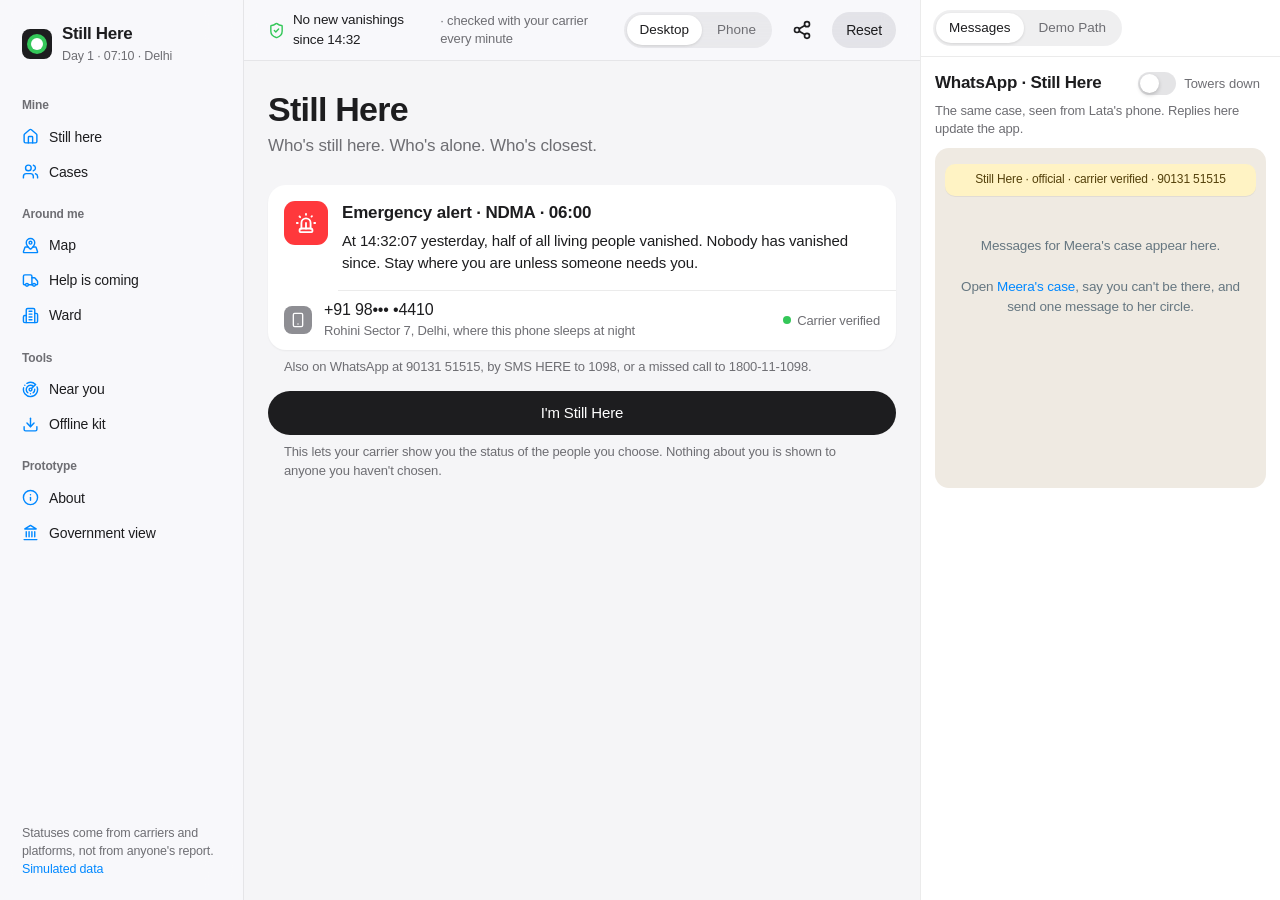
==== index.html @ c12fb29f "Publish Still Here prototype Public app, government view and lite page, styled on Apple HIG web toke" ====
<!doctype html>
<html lang="en">
<head>
<meta charset="utf-8">
<meta name="viewport" content="width=device-width, initial-scale=1, viewport-fit=cover">
<title>Still Here</title>
<meta name="description" content="Still Here: who's still here, who's alone, who's closest. A prototype for the day after the Snap.">
<meta name="theme-color" content="#F5F5F7" media="(prefers-color-scheme: light)">
<meta name="theme-color" content="#08080A" media="(prefers-color-scheme: dark)">
<link rel="manifest" href="manifest.webmanifest">
<link rel="icon" href="icons/favicon-32.png" type="image/png" sizes="32x32">
<link rel="apple-touch-icon" href="icons/apple-touch-icon.png">
<link rel="stylesheet" href="css/apple/apple-system-colors.css">
<link rel="stylesheet" href="css/apple/apple-materials.css">
<link rel="stylesheet" href="css/apple/apple-buttons.css">
<link rel="stylesheet" href="css/apple/apple-feedback.css">
<link rel="stylesheet" href="css/app.css">
</head>
<body>
<div class="shell">
  <aside class="sidebar" aria-label="Navigation">
    <div class="brand"><span class="mark"><i></i></span><div><b>Still Here</b><span>Day 1 · 07:10 · Delhi</span></div></div>
    <nav class="nav" id="nav"></nav>
    <div class="aside-foot">Statuses come from carriers and platforms, not from anyone's report. <span data-help="simulated" style="color:var(--accent)">Simulated data</span></div>
  </aside>

  <main class="main">
    <div class="topbar">
      <div class="status" data-help="vanish" id="topstatus"></div>
      <div class="tools">
        <div class="seg" id="modeseg" role="group" aria-label="View as"><button class="on" data-mode="desktop">Desktop</button><button data-mode="phone">Phone</button></div>
        <button class="btn btn-compact btn-plain msgbtn" data-action="msgs">Messages<span class="badge" style="display:none"></span></button>
        <button class="btn btn-compact btn-icon btn-plain" data-action="share" aria-label="Share Still Here" title="Share">__SHARE__</button>
        <button class="btn btn-compact" data-action="reset">Reset</button>
      </div>
    </div>
    <div class="content content-desktop" id="view"></div>

    <div class="device" aria-label="Phone">
      <div class="island"></div>
      <div class="screen">
        <div class="sbar"><span>07:10</span><span>4G</span></div>
        <div id="pview" class="pcontent"></div>
        <nav class="tabbar glass" id="tabbar"></nav>
      </div>
    </div>
    <nav class="mobilenav glass" id="mobilenav"></nav>
  </main>

  <aside class="inspector" aria-label="Messages">
    <div class="tabs"><div class="seg"><button class="on" data-tab="thread">Messages</button><button data-tab="demo">Demo Path</button></div><span style="flex:1"></span><button class="btn btn-compact btn-plain closer" data-action="msgs" aria-label="Close messages">Close</button></div>
    <div class="pane" id="pane-thread">
      <div style="display:flex;align-items:center;justify-content:space-between;gap:8px;margin-bottom:6px"><div class="h3" id="thread-title">WhatsApp · Still Here</div><button class="switch" id="meshtoggle" aria-pressed="false"><i></i>Towers down</button></div>
      <div class="fn" style="margin-bottom:10px" id="thread-sub">The same case, seen from Lata's phone. Replies here update the app.</div>
      <div id="thread" class="thread"></div>
      <div id="replies" class="reply-row"></div>
    </div>
    <div class="pane" id="pane-demo" style="display:none">
      <div class="h3" style="margin-bottom:6px">The three-minute path</div>
      <div id="steps" class="steps"></div>
      <p class="fn" style="margin-top:10px">Everything can be clicked in any order. Meera's case is SH-7731.</p>
    </div>
  </aside>
</div>
<script src="js/icons.js"></script>
<script src="js/geo.js"></script>
<script src="js/data.js"></script>
<script src="js/model.js"></script>
<script src="js/map.js"></script>
<script src="js/app.js"></script>
<script>
  if ("serviceWorker" in navigator && (location.protocol === "https:" || location.hostname === "localhost" || location.hostname === "127.0.0.1")) {
    navigator.serviceWorker.register("sw.js").catch(function () {});
  }
</script>
</body>
</html>
---- css/apple/apple-system-colors.css ----
/* Apple system colours — exact HIG values (captured 2026-09-28; Apple values updated 2025-06-09).
   Source: developer.apple.com/design/human-interface-guidelines/color#Specifications
   GENERATED — do not hand-edit values. Four modes: light, dark, and Increase Contrast for each.
   Use the semantic aliases at the bottom in UI code, not the raw hues, wherever a meaning exists. */

:root {
  --apple-red: #FF383C;
  --apple-orange: #FF8D28;
  --apple-yellow: #FFCC00;
  --apple-green: #34C759;
  --apple-mint: #00C8B3;
  --apple-teal: #00C3D0;
  --apple-cyan: #00C0E8;
  --apple-blue: #0088FF;
  --apple-indigo: #6155F5;
  --apple-purple: #CB30E0;
  --apple-pink: #FF2D55;
  --apple-brown: #AC7F5E;
  --apple-gray: #8E8E93;
  --apple-gray2: #AEAEB2;
  --apple-gray3: #C7C7CC;
  --apple-gray4: #D1D1D6;
  --apple-gray5: #E5E5EA;
  --apple-gray6: #F2F2F7;
}

/* Dark appearance: system preference unless the page forces light; or explicit data-theme */
@media (prefers-color-scheme: dark) {
  :root:not([data-theme="light"]) {
    --apple-red: #FF4245;
    --apple-orange: #FF9230;
    --apple-yellow: #FFD600;
    --apple-green: #30D158;
    --apple-mint: #00DAC3;
    --apple-teal: #00D2E0;
    --apple-cyan: #3CD3FE;
    --apple-blue: #0091FF;
    --apple-indigo: #6D7CFF;
    --apple-purple: #DB34F2;
    --apple-pink: #FF375F;
    --apple-brown: #B78A66;
    --apple-gray: #8E8E93;
    --apple-gray2: #636366;
    --apple-gray3: #48484A;
    --apple-gray4: #3A3A3C;
    --apple-gray5: #2C2C2E;
    --apple-gray6: #1C1C1E;
  }
}
:root[data-theme="dark"] {
  --apple-red: #FF4245;
  --apple-orange: #FF9230;
  --apple-yellow: #FFD600;
  --apple-green: #30D158;
  --apple-mint: #00DAC3;
  --apple-teal: #00D2E0;
  --apple-cyan: #3CD3FE;
  --apple-blue: #0091FF;
  --apple-indigo: #6D7CFF;
  --apple-purple: #DB34F2;
  --apple-pink: #FF375F;
  --apple-brown: #B78A66;
  --apple-gray: #8E8E93;
  --apple-gray2: #636366;
  --apple-gray3: #48484A;
  --apple-gray4: #3A3A3C;
  --apple-gray5: #2C2C2E;
  --apple-gray6: #1C1C1E;
}

/* Increase Contrast (prefers-contrast: more) */
@media (prefers-contrast: more) {
  :root:not([data-theme="dark"]) {
    --apple-red: #E9152D;
    --apple-orange: #C55300;
    --apple-yellow: #A16A00;
    --apple-green: #008932;
    --apple-mint: #008575;
    --apple-teal: #008198;
    --apple-cyan: #007EAE;
    --apple-blue: #1E6EF4;
    --apple-indigo: #564ADE;
    --apple-purple: #B02FC2;
    --apple-pink: #E7124D;
    --apple-brown: #956D51;
    --apple-gray: #6C6C70;
    --apple-gray2: #8E8E93;
    --apple-gray3: #AEAEB2;
    --apple-gray4: #BCBCC0;
    --apple-gray5: #D8D8DC;
    --apple-gray6: #EBEBF0;
  }
}
@media (prefers-contrast: more) and (prefers-color-scheme: dark) {
  :root:not([data-theme="light"]) {
    --apple-red: #FF6165;
    --apple-orange: #FFA056;
    --apple-yellow: #FEDF43;
    --apple-green: #4AD968;
    --apple-mint: #54DFCB;
    --apple-teal: #3BDDEC;
    --apple-cyan: #6DD9FF;
    --apple-blue: #5CB8FF;
    --apple-indigo: #A7AAFF;
    --apple-purple: #EA8DFF;
    --apple-pink: #FF8AC4;
    --apple-brown: #DBA679;
    --apple-gray: #AEAEB2;
    --apple-gray2: #7C7C80;
    --apple-gray3: #545456;
    --apple-gray4: #444446;
    --apple-gray5: #363638;
    --apple-gray6: #242426;
  }
}
@media (prefers-contrast: more) {
  :root[data-theme="dark"] {
    --apple-red: #FF6165;
    --apple-orange: #FFA056;
    --apple-yellow: #FEDF43;
    --apple-green: #4AD968;
    --apple-mint: #54DFCB;
    --apple-teal: #3BDDEC;
    --apple-cyan: #6DD9FF;
    --apple-blue: #5CB8FF;
    --apple-indigo: #A7AAFF;
    --apple-purple: #EA8DFF;
    --apple-pink: #FF8AC4;
    --apple-brown: #DBA679;
    --apple-gray: #AEAEB2;
    --apple-gray2: #7C7C80;
    --apple-gray3: #545456;
    --apple-gray4: #444446;
    --apple-gray5: #363638;
    --apple-gray6: #242426;
  }
}

/* Semantic aliases — one meaning per colour (HIG: never the same colour for different things) */
:root {
  --color-accent: var(--apple-blue);          /* interactive: links, selected tab, focus */
  --color-destructive: var(--apple-red);      /* delete, errors */
  --color-success: var(--apple-green);        /* success status (always with icon/text) */
  --color-warning: var(--apple-orange);       /* warnings (always with icon/text) */
  --color-separator-opaque: var(--apple-gray4);
  --color-fill-quiet: var(--apple-gray6);
}
---- css/apple/apple-materials.css ----
/* Apple materials tokens — MATERIALS GATE (CRITICAL). Source of every value is stated.
 * HIG       = developer.apple.com/design/human-interface-guidelines/materials (2025-09-09 revision).
 * APPLE-WEB = measured on apple.com (references/apple-web/site-patterns.md).
 * FN        = field notes (validated production values).
 * UIKIT     = UIKit label colours (not stated on any HIG page).
 * CONV      = this skill's web convention.
 * The HIG gives NO blur radii or tint opacities. Only the 35 % dimming layer is an Apple number.
 *
 * Two families — every translucent surface must use exactly one of them:
 *   .glass / .glass-clear         Liquid Glass → FUNCTIONAL layer only (fixed/sticky bars, toolbars,
 *                                 tab bars, sidebars, popovers, menus, dialogs, sheets, media overlays)
 *   .material-{ultrathin|thin|regular|thick}
 *                                 standard materials → CONTENT layer structure
 * Import once; never hand-write backdrop-filter or rgba() tints per screen.
 * Reduce Transparency / Increase Contrast / dark mode fallbacks are built in below. */

:root {
  /* HIG: dark dimming layer at 35 % opacity behind CLEAR glass over bright content. */
  --material-dim: rgb(0 0 0 / 0.35);

  /* APPLE-WEB: apple.com frosted bar = saturate(180%) blur(20px). Blur is strong at every
     thickness (HIG images materials-04/05); thickness = tint opacity. */
  --material-blur: 20px;
  --material-saturate: 180%;
  --material-filter: saturate(var(--material-saturate)) blur(var(--material-blur));

  /* Standard materials, light (CONV calibrated to HIG materials-04/05: ultraThin shows colour,
     thick is near-opaque). Regular = APPLE-WEB nav bar tint rgba(250,250,252,.8). */
  --material-ultrathin-bg: rgb(255 255 255 / 0.40);
  --material-thin-bg: rgb(255 255 255 / 0.60);
  --material-regular-bg: rgb(250 250 252 / 0.80);
  --material-thick-bg: rgb(250 250 252 / 0.92);
  --material-opaque-bg: #FAFAFC;             /* APPLE-WEB flyout — Reduce Transparency fallback */

  /* Liquid Glass (web approximation). regular: CONV from FN principles §12
     (blur + low-opacity tint + 1px light top edge). clear: CONV, "highly translucent" (HIG),
     background stays recognisable (materials-02). */
  --glass-bg: rgb(250 250 252 / 0.68);
  --glass-filter: saturate(180%) blur(16px);
  --glass-clear-bg: rgb(255 255 255 / 0.10);
  --glass-clear-filter: saturate(150%) blur(6px);
  --glass-edge: inset 0 1px 0 rgb(255 255 255 / 0.65), inset 0 0 0 1px rgb(255 255 255 / 0.30);
  --glass-shadow: 0 8px 32px -8px rgb(0 0 0 / 0.18);
  --glass-hc-border: rgb(0 0 0 / 0.28);     /* Increase Contrast: visible edge */

  /* Vibrant label ladder for text/glyphs ON materials (HIG: use vibrant colours on materials;
     never gray palette colours like systemGray3 — materials-03 ✗).
     label/secondary light = APPLE-WEB text colours (pass 4.5:1); tertiary/quaternary = UIKIT.
     tertiary: inactive elements only. quaternary: never on thin/ultraThin (HIG). */
  --on-material-label: #1D1D1F;
  --on-material-secondary: #6E6E73;
  --on-material-tertiary: rgb(60 60 67 / 0.30);
  --on-material-quaternary: rgb(60 60 67 / 0.18);
  --on-material-separator: rgb(60 60 67 / 0.29);

  /* Scroll edge effect (HIG: blur + fade content under bars). CONV height. */
  --scroll-edge-size: 24px;

  /* Page veil behind menus/sheets (APPLE-WEB curtain: blur(10px); light tint CONV). */
  --veil-bg: rgb(255 255 255 / 0.30);
  --veil-filter: blur(10px);
}

@media (prefers-color-scheme: dark) {
  :root:not([data-theme="light"]) {
    --material-ultrathin-bg: rgb(22 22 23 / 0.40);
    --material-thin-bg: rgb(22 22 23 / 0.60);
    --material-regular-bg: rgb(22 22 23 / 0.80);   /* APPLE-WEB dark nav rgba(22,22,23,.8) */
    --material-thick-bg: rgb(22 22 23 / 0.92);
    --material-opaque-bg: #161617;                 /* APPLE-WEB flyout dark */
    --glass-bg: rgb(22 22 23 / 0.62);
    --glass-clear-bg: rgb(0 0 0 / 0.10);
    --glass-edge: inset 0 1px 0 rgb(255 255 255 / 0.14), inset 0 0 0 1px rgb(255 255 255 / 0.08); /* FN ring-white/[0.08] */
    --glass-shadow: 0 8px 32px -8px rgb(0 0 0 / 0.6);
    --glass-hc-border: rgb(255 255 255 / 0.40);
    --on-material-label: #F5F5F7;
    --on-material-secondary: rgb(235 235 245 / 0.60);   /* UIKIT secondaryLabel dark */
    --on-material-tertiary: rgb(235 235 245 / 0.30);
    --on-material-quaternary: rgb(235 235 245 / 0.16);
    --on-material-separator: rgb(84 84 88 / 0.60);
    --veil-bg: rgb(0 0 0 / 0.40);                   /* APPLE-WEB curtain dark */
  }
}
:root[data-theme="dark"] {
  --material-ultrathin-bg: rgb(22 22 23 / 0.40);
  --material-thin-bg: rgb(22 22 23 / 0.60);
  --material-regular-bg: rgb(22 22 23 / 0.80);
  --material-thick-bg: rgb(22 22 23 / 0.92);
  --material-opaque-bg: #161617;
  --glass-bg: rgb(22 22 23 / 0.62);
  --glass-clear-bg: rgb(0 0 0 / 0.10);
  --glass-edge: inset 0 1px 0 rgb(255 255 255 / 0.14), inset 0 0 0 1px rgb(255 255 255 / 0.08);
  --glass-shadow: 0 8px 32px -8px rgb(0 0 0 / 0.6);
  --glass-hc-border: rgb(255 255 255 / 0.40);
  --on-material-label: #F5F5F7;
  --on-material-secondary: rgb(235 235 245 / 0.60);
  --on-material-tertiary: rgb(235 235 245 / 0.30);
  --on-material-quaternary: rgb(235 235 245 / 0.16);
  --on-material-separator: rgb(84 84 88 / 0.60);
  --veil-bg: rgb(0 0 0 / 0.40);
}

/* ---- Standard materials (content layer) ---- */
.material-ultrathin, .material-thin, .material-regular, .material-thick {
  -webkit-backdrop-filter: var(--material-filter);
  backdrop-filter: var(--material-filter);
  color: var(--on-material-label);
}
.material-ultrathin { background-color: var(--material-ultrathin-bg); }
.material-thin      { background-color: var(--material-thin-bg); }
.material-regular   { background-color: var(--material-regular-bg); }
.material-thick     { background-color: var(--material-thick-bg); }

/* ---- Liquid Glass (functional layer only) ---- */
.glass, .glass-clear {
  -webkit-backdrop-filter: var(--glass-filter);
  backdrop-filter: var(--glass-filter);
  background-color: var(--glass-bg);
  box-shadow: var(--glass-edge), var(--glass-shadow);
  color: var(--on-material-label);
}
.glass-clear {
  -webkit-backdrop-filter: var(--glass-clear-filter);
  backdrop-filter: var(--glass-clear-filter);
  background-color: var(--glass-clear-bg);
  color: #FFFFFF;                              /* over media; add .material-dim when media is bright */
}
/* Transient glass (HIG exception): slider thumbs / switch knobs look like glass only while active. */
.glass-transient:active, .glass-transient[data-active="true"] {
  -webkit-backdrop-filter: var(--glass-filter);
  backdrop-filter: var(--glass-filter);
  background-color: var(--glass-bg);
  box-shadow: var(--glass-edge), var(--glass-shadow);
}

/* HIG: 35 % dark dimming layer between bright media and clear glass. */
.material-dim { background-color: var(--material-dim); }

/* Page veil behind a menu/sheet (APPLE-WEB). */
.veil {
  -webkit-backdrop-filter: var(--veil-filter);
  backdrop-filter: var(--veil-filter);
  background-color: var(--veil-bg);
}

/* Scroll edge effect: content fades under a pinned bar instead of a hard border (HIG + FN §12). */
.scroll-edge-top, .scroll-edge-bottom { position: relative; }
.scroll-edge-top::after, .scroll-edge-bottom::before {
  content: ""; position: absolute; inset-inline: 0; height: var(--scroll-edge-size);
  pointer-events: none;
}
.scroll-edge-top::after    { top: 100%;    background: linear-gradient(var(--material-regular-bg), transparent); }
.scroll-edge-bottom::before { bottom: 100%; background: linear-gradient(transparent, var(--material-regular-bg)); }

/* Text ladder helpers. */
.on-material-secondary  { color: var(--on-material-secondary); }
.on-material-tertiary   { color: var(--on-material-tertiary); }    /* inactive only */
.on-material-quaternary { color: var(--on-material-quaternary); }  /* never on thin/ultrathin */

/* ---- Accessibility (HIG: glass responds to Reduce Transparency / Increase Contrast) ---- */
@media (prefers-contrast: more) {
  :root {
    --material-ultrathin-bg: rgb(255 255 255 / 0.70);
    --material-thin-bg: rgb(255 255 255 / 0.82);
    --material-regular-bg: rgb(250 250 252 / 0.92);
    --material-thick-bg: rgb(250 250 252 / 0.97);
    --glass-bg: rgb(250 250 252 / 0.90);
  }
  .glass, .glass-clear, .material-ultrathin, .material-thin, .material-regular, .material-thick { outline: 1px solid var(--glass-hc-border); outline-offset: -1px; }
}
@media (prefers-contrast: more) and (prefers-color-scheme: dark) {
  :root:not([data-theme="light"]) {
    --material-ultrathin-bg: rgb(22 22 23 / 0.70);
    --material-thin-bg: rgb(22 22 23 / 0.82);
    --material-regular-bg: rgb(22 22 23 / 0.92);
    --material-thick-bg: rgb(22 22 23 / 0.97);
    --glass-bg: rgb(22 22 23 / 0.90);
  }
}
@media (prefers-reduced-transparency: reduce) {
  .glass, .glass-clear, .glass-transient:active, .glass-transient[data-active="true"],
  .material-ultrathin, .material-thin, .material-regular, .material-thick, .veil {
    -webkit-backdrop-filter: none;
    backdrop-filter: none;
    background-color: var(--material-opaque-bg);
  }
  .glass-clear { color: var(--on-material-label); }
  .veil { background-color: rgb(0 0 0 / 0.5); }
}
---- css/apple/apple-buttons.css ----
/* Button tokens — HIG Buttons page (CRITICAL). Numbers and rules: apple-buttons.json (source-tagged).
   Tags: HIG = stated by Apple · WCAG = W3C · CONV = apple-skill convention · FN = Nonplo field note.
   Colours come from apple-system-colors.css. This file is structure + states only.
   Use with a real <button> (or <a href> for navigation). One or two .btn-prominent per view (HIG);
   Nonplo's own rule is stricter: exactly one filled button per screen (FN). */

:root {
  --btn-hit: 44px;                 /* HIG: hit region ≥ 44 x 44 (visionOS 60) */
  --btn-gap: 8px;                  /* CONV: ≥ 8 px between standalone buttons */
  --btn-radius: 999px;             /* capsule = the platform-standard shape on watchOS/visionOS/iOS */
  --btn-pad-inline: 1.125rem;      /* CONV (FN pills use 18 px) */
  --btn-neutral: rgb(120 120 128 / 0.16);          /* CONV: quiet neutral fill (system-fill grey at low alpha) */
  --btn-neutral-hover: rgb(120 120 128 / 0.24);
  --btn-neutral-active: rgb(120 120 128 / 0.34);
  --btn-bg: var(--btn-neutral); --btn-bg-hover: var(--btn-neutral-hover); --btn-bg-active: var(--btn-neutral-active);
  --btn-fg: inherit;
  --btn-prominent-bg: #1E6EF4;     /* WCAG: 4.57:1 with white (system blue #0088FF is only 3.52:1) — FN/color.md */
  --btn-prominent-fg: #fff;
  --btn-destructive-fg: #C4132A;   /* WCAG ≥ 4.9:1 on the neutral fill (system red is only 3.57:1 on white) */
  --btn-focus: var(--color-accent, #0088FF);
  --btn-disabled-opacity: 0.4;     /* FN (disabled text black/30-40; exempt from contrast, always explain why) */
}
@media (prefers-color-scheme: dark) { :root:not([data-theme="light"]) { --btn-neutral: rgb(120 120 128 / 0.32); --btn-neutral-hover: rgb(120 120 128 / 0.42); --btn-neutral-active: rgb(120 120 128 / 0.54); --btn-destructive-fg: #FF6B70; } }
:root[data-theme="dark"] { --btn-neutral: rgb(120 120 128 / 0.32); --btn-neutral-hover: rgb(120 120 128 / 0.42); --btn-neutral-active: rgb(120 120 128 / 0.54); --btn-destructive-fg: #FF6B70; }

/* Base: real <button>. min block-size gives the 44 px hit region on touch widths. */
.btn {
  box-sizing: border-box; position: relative; display: inline-flex; align-items: center; justify-content: center; gap: 0.5rem;
  min-block-size: var(--btn-hit); min-inline-size: var(--btn-hit);
  padding-inline: var(--btn-pad-inline); border: 0; border-radius: var(--btn-radius);
  background: var(--btn-bg); color: var(--btn-fg);
  font: inherit; font-weight: 500; line-height: 1.2; text-align: center; cursor: default; /* HIG: buttons keep the arrow; the pointing hand is for links */
  -webkit-tap-highlight-color: transparent; touch-action: manipulation;
  transition: background-color 0.12s, transform 0.12s, filter 0.12s;
}

/* Roles (HIG). Primary = accent fill; destructive = red LABEL on a neutral fill; cancel = normal look. */
.btn-prominent, .btn[data-role="primary"] { --btn-bg: var(--btn-prominent-bg); --btn-bg-hover: var(--btn-prominent-bg); --btn-bg-active: var(--btn-prominent-bg); --btn-fg: var(--btn-prominent-fg); }
.btn-destructive, .btn[data-role="destructive"] { --btn-fg: var(--btn-destructive-fg); }   /* never combined with .btn-prominent (HIG) */
.btn-plain { --btn-bg: transparent; --btn-bg-hover: var(--btn-neutral); --btn-bg-active: var(--btn-neutral-hover); }   /* still has hover/press tones */

/* Shape / size variants that stay ≥ 44 px in hit region (HIG; FN pills are 36 / 30 px visually). */
.btn-compact { min-block-size: 36px; }
.btn-compact::after, .btn-icon::after { content: ""; position: absolute; inset: -4px; }   /* extends the hit region to ≥ 44 px */
.btn-icon { padding: 0; inline-size: var(--btn-hit); block-size: var(--btn-hit); }
.btn-icon > svg { inline-size: 1.25rem; block-size: 1.25rem; flex: none; }
.btn-block { display: flex; inline-size: 100%; }                 /* watchOS/iOS: full-width primary actions (HIG watchOS) */

/* States (HIG: always include a press state for a custom button). */
@media (hover: hover) { .btn:hover:not(:disabled):not([aria-disabled="true"]) { background-color: var(--btn-bg-hover); } .btn-prominent:hover:not(:disabled), .btn[data-role="primary"]:hover:not(:disabled) { filter: brightness(1.08); } }
.btn:active:not(:disabled):not([aria-disabled="true"]) { background-color: var(--btn-bg-active); transform: scale(0.97); }
.btn-prominent:active:not(:disabled), .btn[data-role="primary"]:active:not(:disabled) { filter: brightness(0.9); }
.btn:focus-visible { outline: 2px solid var(--btn-focus); outline-offset: 2px; }              /* WCAG 2.4.7; never outline:none without this */
.btn:disabled, .btn[aria-disabled="true"] { opacity: var(--btn-disabled-opacity); cursor: not-allowed; }   /* unavailable; pair with a reason (.fb-reason) */
.btn[aria-pressed="true"], .btn[aria-current="true"] { --btn-bg: var(--btn-neutral-active); }   /* selected/toggled — a tone, not white-on-black (visionOS reserves that) */

/* Busy (iOS activity indicator): spinner replaces the icon, label may change ("Checking out…"), no double submit. */
.btn[aria-busy="true"] { cursor: progress; }
.btn__spinner { inline-size: 1rem; block-size: 1rem; border: 2px solid currentColor; border-inline-end-color: transparent; border-radius: 50%; flex: none; }
@media (prefers-reduced-motion: no-preference) { .btn[aria-busy="true"] .btn__spinner { animation: btn-spin 0.8s linear infinite; } @keyframes btn-spin { to { transform: rotate(360deg); } } }

/* Groups: consistent gap; same height in a row, same width in a stack (HIG: style, not size, marks the preferred choice). */
.btn-row { display: flex; flex-wrap: wrap; gap: var(--btn-gap); align-items: stretch; }
.btn-row > .btn { flex: 0 1 auto; }
.btn-stack { display: grid; gap: var(--btn-gap); }
.btn-stack > .btn { inline-size: 100%; }
---- css/apple/apple-feedback.css ----
/* Feedback tokens — HIG Feedback page (CRITICAL). Structure only: the page gives no numbers.
   Colours come from apple-system-colors.css (--color-destructive / -warning / -success / -accent);
   floating surfaces come from apple-materials.css (.glass on the functional layer).
   Tags: HIG = stated by Apple · CONV = apple-skill convention · WCAG = W3C.
   Design rule (HIG "accessible feedback" + WCAG 1.4.1/1.4.3): a message is TEXT + an icon/shape.
   The status HUE lives on the icon or dot only. The message text stays in the label colour, because
   system hues on white are below 4.5:1 for small text. Never colour alone. */

/* Visually hidden but announced (text alternative for icon-only status, spinner names). */
.sr-only {
  position: absolute; width: 1px; height: 1px; margin: -1px; padding: 0; overflow: hidden;
  clip: rect(0 0 0 0); clip-path: inset(50%); white-space: nowrap; border: 0;
}

:root {
  --fb-icon-size: 1.125rem;                       /* CONV */
  --fb-gap: 0.5rem;                               /* CONV */
  --fb-hue-info: var(--color-accent, #0088FF);
  --fb-hue-success: var(--color-success, #34C759);
  --fb-hue-warning: var(--color-warning, #FF8D28);
  --fb-hue-error: var(--color-destructive, #FF383C);
  --fb-toast-min-ms: 5000;                        /* CONV / WCAG 2.2.1: read by feedback JS, not CSS */
}

/* 1. Status — passive, next to the item it describes (HIG). role="status" in markup. */
.fb-status, .fb-inline {
  display: flex; align-items: flex-start; gap: var(--fb-gap);
  font-size: 0.8125rem; line-height: 1.35; color: inherit;
}
.fb-status { opacity: 0.72; }                     /* quiet: it is there when people look for it */
.fb-icon {
  flex: none; inline-size: var(--fb-icon-size); block-size: var(--fb-icon-size);
  color: var(--fb-hue, currentColor);             /* the hue is ONLY on the icon */
}
[data-kind="info"]    { --fb-hue: var(--fb-hue-info); }
[data-kind="success"] { --fb-hue: var(--fb-hue-success); }
[data-kind="warning"] { --fb-hue: var(--fb-hue-warning); }
[data-kind="error"]   { --fb-hue: var(--fb-hue-error); }

/* 2. Inline correction — right next to the problem, at the moment it is detected (HIG). */
.fb-inline { margin-block-start: 0.25rem; }
.fb-inline[data-kind="error"] { font-weight: 500; }
input[aria-invalid="true"], select[aria-invalid="true"], textarea[aria-invalid="true"] {
  outline: 2px solid var(--fb-hue-error); outline-offset: 1px;   /* extra channel; text below is the primary one */
}

/* 3. Transient confirmation — significant tasks only (HIG). Functional layer → glass. */
.fb-toast {
  position: fixed; inset-block-end: 1rem; inset-inline: 1rem; margin-inline: auto; inline-size: fit-content;
  max-inline-size: min(28rem, calc(100vw - 2rem));
  display: flex; align-items: center; gap: var(--fb-gap);
  padding: 0.625rem 0.875rem; border-radius: 1rem; font-size: 0.875rem;
}
@media (prefers-reduced-motion: no-preference) {
  .fb-toast { animation: fb-in 0.2s ease-out both; }
  @keyframes fb-in { from { opacity: 0; transform: translateY(0.5rem); } to { opacity: 1; transform: none; } }
}

/* 4. Blocking alert — only for critical, ideally actionable, information (HIG). One at a time. */
.fb-alert { max-inline-size: 20rem; padding: 1.25rem; border-radius: 1.25rem; }
.fb-alert h2 { font-size: 1.0625rem; font-weight: 600; margin: 0 0 0.375rem; }
.fb-alert p  { font-size: 0.8125rem; margin: 0 0 1rem; opacity: 0.72; }
.fb-alert-actions { display: grid; gap: 0.5rem; }

/* 5. Reason for an unavailable command (HIG: "why"). Place next to the control. */
.fb-reason { font-size: 0.8125rem; opacity: 0.72; margin-block-start: 0.375rem; }

/* 6. Progress: prefer determinate; an endless spinner always carries a name (see JSON: watchOS). */
.fb-progress { inline-size: 100%; block-size: 0.25rem; border-radius: 999px; overflow: hidden; background: currentColor; opacity: 0.12; }
---- css/app.css ----
/* Still Here — public app. Built on the Apple HIG web tokens in css/apple/ (efey1ldirim/apple-skill, MIT).
   Rules (DESIGN.md): binary canvas · groups not cards · status is a dot and a word · one filled button per screen ·
   no uppercase eyebrows · Lucide icons · glass only on the functional layer · one column. */
:root {
  --canvas: #F5F5F7; --group: #FFFFFF; --elev: #FFFFFF; --label: #1D1D1F; --label2: #6E6E73; --label3: rgb(60 60 67 / .42);
  --hair: rgb(0 0 0 / .08); --fill: rgb(120 120 128 / .12); --fill2: rgb(120 120 128 / .2); --thumb: #FFFFFF;
  --accent: var(--apple-blue); --red: var(--apple-red); --orange: var(--apple-orange); --green: var(--apple-green); --gray: var(--apple-gray);
  --group-shadow: 0 1px 2px rgb(0 0 0 / .05);
  --s0: #df4b4b; --s1: #e0901f; --s2: #6cc9b3; --s3: #1b8a4d; --nodata: #c7c7cc;
  --land: #e5e5ea; --edge: #ffffff; --outline: #3a3a3c; --sel: #1D1D1F; --bg-map: #FFFFFF;
  --wa-bg: #efeae2; --wa-in: #ffffff; --wa-out: #d9fdd3; --wa-sys: #fff3c4; --wa-ink: #111b21; --wa-ink2: #667781; --wa-sys-ink: #54410b; --mesh-bg: #0c1220; --mesh-in: #16213a; --mesh-out: #1f3b2d;
  --btn-prominent-bg: #1D1D1F; --btn-prominent-fg: #FFFFFF; --ease: cubic-bezier(.32, .72, 0, 1);
  color-scheme: light dark;
}
@media (prefers-color-scheme: dark) { :root:not([data-theme="light"]) {
  --canvas: #08080A; --group: rgb(255 255 255 / .055); --elev: #1C1C1E; --label: #F5F5F7; --label2: rgb(235 235 245 / .62); --label3: rgb(235 235 245 / .36);
  --hair: rgb(255 255 255 / .08); --fill: rgb(120 120 128 / .24); --fill2: rgb(120 120 128 / .36); --thumb: #48484A; --group-shadow: none;
  --s0: #df4b4b; --s1: #ee9f2e; --s2: #86d7c4; --s3: #1b8a4d; --nodata: #48484d; --land: #2c2c30; --edge: #111113; --outline: #a3a3a8; --sel: #F5F5F7; --bg-map: #141416;
  --wa-bg: #0b141a; --wa-in: #202c33; --wa-out: #005c4b; --wa-sys: #182229; --wa-ink: #e9edef; --wa-ink2: #8696a0; --wa-sys-ink: #ffd279; --btn-prominent-bg: #F5F5F7; --btn-prominent-fg: #1D1D1F;
} }
:root[data-theme="dark"] {
  --canvas: #08080A; --group: rgb(255 255 255 / .055); --elev: #1C1C1E; --label: #F5F5F7; --label2: rgb(235 235 245 / .62); --label3: rgb(235 235 245 / .36);
  --hair: rgb(255 255 255 / .08); --fill: rgb(120 120 128 / .24); --fill2: rgb(120 120 128 / .36); --thumb: #48484A; --group-shadow: none;
  --s0: #df4b4b; --s1: #ee9f2e; --s2: #86d7c4; --s3: #1b8a4d; --nodata: #48484d; --land: #2c2c30; --edge: #111113; --outline: #a3a3a8; --sel: #F5F5F7; --bg-map: #141416;
  --wa-bg: #0b141a; --wa-in: #202c33; --wa-out: #005c4b; --wa-sys: #182229; --wa-ink: #e9edef; --wa-ink2: #8696a0; --wa-sys-ink: #ffd279; --btn-prominent-bg: #F5F5F7; --btn-prominent-fg: #1D1D1F;
}
* { box-sizing: border-box; }
html, body { margin: 0; height: 100%; }
body { background: var(--canvas); color: var(--label); font: 15px/1.47 -apple-system, BlinkMacSystemFont, "SF Pro Text", "Segoe UI", Roboto, "Helvetica Neue", Arial, sans-serif; letter-spacing: -.01em; -webkit-font-smoothing: antialiased; }
a { color: var(--accent); text-decoration: none; }
p { margin: 0 0 8px; }
h1, h2, h3 { margin: 0; }
.ic { flex: none; display: inline-block; vertical-align: middle; }
:focus-visible { outline: 2px solid var(--accent); outline-offset: 2px; border-radius: 6px; }

/* type */
.title { font-size: 34px; font-weight: 600; letter-spacing: -.022em; line-height: 1.1; }
.lede { font-size: 17px; color: var(--label2); margin: 6px 0 0; max-width: 34em; }
.h2 { font-size: 22px; font-weight: 600; letter-spacing: -.021em; line-height: 1.2; }
.h3 { font-size: 17px; font-weight: 600; letter-spacing: -.015em; }
.sub { font-size: 15px; color: var(--label2); }
.fn { font-size: 13px; color: var(--label2); line-height: 1.4; }
.mono { font-variant-numeric: tabular-nums; }
.secthead { display: flex; align-items: baseline; justify-content: space-between; gap: 12px; margin: 34px 0 10px; padding: 0 4px; }
.secthead .h2 { font-size: 20px; }
.secthead a, .secthead button.link { font-size: 15px; }
.foot { font-size: 13px; color: var(--label2); padding: 8px 16px 0; line-height: 1.45; }

/* shell */
.shell { display: grid; grid-template-columns: 244px minmax(0, 1fr) 360px; grid-template-rows: minmax(0, 1fr); height: 100vh; }
.sidebar { height: 100vh; min-height: 0; overflow-y: auto; padding: 18px 12px; display: flex; flex-direction: column; background: var(--glass-bg); -webkit-backdrop-filter: var(--glass-filter); backdrop-filter: var(--glass-filter); border-right: 1px solid var(--hair); }
.brand { display: flex; align-items: center; gap: 10px; padding: 4px 10px 16px; }
.brand .mark { width: 30px; height: 30px; border-radius: 8px; background: #1D1D1F; display: grid; place-items: center; }
.brand .mark i { width: 12px; height: 12px; border-radius: 50%; background: #fff; box-shadow: 0 0 0 4px var(--apple-green); }
.brand b { display: block; font-size: 17px; font-weight: 600; letter-spacing: -.02em; }
.brand span { display: block; font-size: 12.5px; color: var(--label2); }
.nav a { display: flex; align-items: center; gap: 10px; min-height: 34px; padding: 6px 10px; margin: 1px 0; border-radius: 8px; color: var(--label); font-size: 14px; font-weight: 500; }
.nav a .ic { color: var(--accent); }
.nav a:hover { background: var(--fill); }
.nav a.on { background: var(--fill2); }
.nav .sec { font-size: 12px; font-weight: 600; color: var(--label2); padding: 16px 10px 4px; }
.sidebar .aside-foot { margin-top: auto; padding: 12px 10px 4px; font-size: 12.5px; color: var(--label2); line-height: 1.45; }
.main { height: 100vh; min-height: 0; overflow-y: auto; position: relative; }
.topbar { position: sticky; top: 0; z-index: 5; display: flex; align-items: center; justify-content: space-between; gap: 12px; min-height: 52px; padding: 8px 24px; background: var(--glass-bg); -webkit-backdrop-filter: var(--glass-filter); backdrop-filter: var(--glass-filter); border-bottom: 1px solid var(--hair); }
.topbar .status { display: flex; align-items: center; gap: 8px; font-size: 13.5px; font-weight: 500; min-width: 0; }
.topbar .status .ic { color: var(--green); }
.topbar .tools { display: flex; align-items: center; gap: 8px; flex: none; }
.content { max-width: 46rem; margin: 0 auto; padding: 30px 24px 80px; container-type: inline-size; }
.content.wide { max-width: 62rem; }
.inspector { height: 100vh; min-height: 0; display: flex; flex-direction: column; overflow: hidden; background: var(--elev); border-left: 1px solid var(--hair); }
.inspector .tabs { display: flex; align-items: center; gap: 8px; padding: 10px 12px; border-bottom: 1px solid var(--hair); }
.inspector .pane { flex: 1; min-height: 0; overflow-y: auto; padding: 14px; }
.inspector .closer { display: none; }

/* phone mode */
body.phone .main { display: flex; align-items: flex-start; justify-content: center; padding: 28px 16px; }
body.phone .topbar, body.phone .content-desktop { display: none; }
.device { display: none; }
body.phone .device { display: block; width: 393px; height: 852px; flex: none; background: #0b0b0f; border-radius: 54px; padding: 12px; box-shadow: 0 30px 60px -30px rgb(0 0 0 / .45), inset 0 0 0 2px #2a2a30; position: relative; }
.device .island { position: absolute; top: 24px; left: 50%; transform: translateX(-50%); width: 120px; height: 34px; background: #0b0b0f; border-radius: 20px; z-index: 4; }
.device .screen { background: var(--canvas); border-radius: 44px; height: 100%; overflow: hidden; display: flex; flex-direction: column; }
.device .sbar { height: 54px; display: flex; align-items: flex-end; justify-content: space-between; padding: 0 30px 8px; font-size: 14px; font-weight: 600; }
.device .pcontent { flex: 1; overflow-y: auto; padding: 6px 16px 100px; container-type: inline-size; }
.device .pcontent::-webkit-scrollbar { width: 0; }
.device .tabbar { position: absolute; left: 22px; right: 22px; bottom: 26px; display: flex; padding: 6px; border-radius: 30px; z-index: 3; }
.device .tabbar a { flex: 1; min-height: 48px; display: flex; flex-direction: column; align-items: center; justify-content: center; gap: 2px; font-size: 10px; font-weight: 600; color: var(--label2); border-radius: 24px; }
.device .tabbar a.on { color: var(--accent); background: var(--fill); }
body.phone .device .title { font-size: 30px; }
body.phone .device .stats { grid-template-columns: 1fr 1fr; }
body.phone .device .btn { min-height: 44px; }
body:not(.phone) .device { display: none; }

/* groups and rows */
.group { background: var(--group); border-radius: 18px; box-shadow: var(--group-shadow); overflow: hidden; }
.group + .group, .group + .foot + .group { margin-top: 14px; }
.r { position: relative; display: flex; align-items: center; gap: 12px; min-height: 52px; padding: 10px 16px; color: var(--label); width: 100%; text-align: left; background: transparent; border: 0; font: inherit; }
.r + .r::before, .r + details > .r::before, details + .r::before, details + details > .r::before { content: ""; position: absolute; top: 0; left: 16px; right: 0; height: 1px; background: var(--hair); }
.r.t + .r::before, .group.tiles .r + .r::before, .group.tiles details + .r::before, .group.tiles .r + details > .r::before, .group.tiles details + details > .r::before { left: 56px; }
a.r:hover, button.r:hover, summary.r:hover { background: rgb(120 120 128 / .07); }
.r .tt { flex: 1; min-width: 0; }
.r .tt b { display: block; font-size: 16px; font-weight: 500; letter-spacing: -.01em; line-height: 1.3; }
.r .tt span { display: block; font-size: 13px; color: var(--label2); line-height: 1.4; margin-top: 1px; }
.r .val { font-size: 15px; color: var(--label2); white-space: nowrap; font-variant-numeric: tabular-nums; }
.r .chev { color: var(--label3); }
.tile { width: 28px; height: 28px; border-radius: 8px; display: grid; place-items: center; color: #fff; flex: none; }
.tile.lg { width: 44px; height: 44px; border-radius: 11px; }
.tile.red { background: var(--apple-red); } .tile.orange { background: var(--apple-orange); } .tile.green { background: var(--apple-green); } .tile.blue { background: var(--apple-blue); }
.tile.indigo { background: var(--apple-indigo); } .tile.teal { background: var(--apple-teal); } .tile.gray { background: var(--apple-gray); } .tile.purple { background: var(--apple-purple); } .tile.ink { background: var(--btn-prominent-bg); color: var(--btn-prominent-fg); }
.avatar { width: 36px; height: 36px; border-radius: 50%; background: var(--fill); color: var(--label2); display: grid; place-items: center; font-size: 14px; font-weight: 600; flex: none; }
.r.t .avatar + .tt { }
.pad { padding: 14px 16px; }
.pad + .pad { border-top: 1px solid var(--hair); }

/* status: dot + word */
.st { display: inline-flex; align-items: center; gap: 6px; font-size: 13px; color: var(--label2); white-space: nowrap; }
.st::before { content: ""; width: 8px; height: 8px; border-radius: 50%; background: var(--gray); flex: none; }
.st.red::before { background: var(--apple-red); } .st.orange::before { background: var(--apple-orange); } .st.green::before { background: var(--apple-green); } .st.blue::before { background: var(--apple-blue); }
.okline { display: flex; align-items: flex-start; gap: 8px; font-size: 14px; }
.okline .ic { color: var(--green); margin-top: 1px; }

/* stats */
.stats { display: grid; grid-template-columns: repeat(auto-fit, minmax(150px, 1fr)); gap: 12px; }
.stat { background: var(--group); border-radius: 18px; box-shadow: var(--group-shadow); padding: 14px 16px; position: relative; }
.stat .l { font-size: 13px; color: var(--label2); padding-right: 18px; line-height: 1.3; }
.stat .v { font-size: 28px; font-weight: 600; letter-spacing: -.02em; line-height: 1.15; margin-top: 4px; }
.stat .v small { font-size: 15px; font-weight: 500; color: var(--label2); letter-spacing: -.01em; }
.stat .d { font-size: 13px; color: var(--label2); margin-top: 3px; }
.info { position: absolute; top: 12px; right: 12px; color: var(--label3); }
.info.inl { position: static; margin-left: 4px; vertical-align: -2px; }
[data-help] { cursor: help; }

/* buttons: apple-buttons.css + local sizing */
.btn { font-size: 15px; letter-spacing: -.01em; cursor: pointer; }
.btn-compact { font-size: 14px; padding-inline: 14px; }
.btn-row { margin-top: 14px; }
.link { border: 0; background: transparent; color: var(--accent); font: inherit; cursor: pointer; padding: 0; }

/* segmented control: grey rail, white thumb */
.seg { display: inline-flex; padding: 3px; border-radius: 999px; background: var(--fill); gap: 2px; flex-wrap: wrap; }
.seg button { border: 0; background: transparent; color: var(--label2); font: inherit; font-size: 13.5px; font-weight: 500; min-height: 30px; padding: 0 13px; border-radius: 999px; cursor: pointer; transition: background .2s var(--ease), color .2s; }
.seg button.on { background: var(--thumb); color: var(--label); box-shadow: 0 1px 3px rgb(0 0 0 / .12); }
.filters { display: flex; gap: 10px; flex-wrap: wrap; align-items: center; margin: 18px 0 14px; }
.proj { font-size: 13px; color: var(--label2); display: inline-flex; align-items: center; gap: 6px; }
.proj::before { content: ""; width: 8px; height: 8px; border-radius: 50%; background: var(--apple-orange); }
.proj.now::before { background: var(--apple-green); }

/* disclosure */
details.disc { margin: 10px 4px 0; }
details.disc summary { list-style: none; cursor: pointer; font-size: 14px; color: var(--accent); display: inline-flex; align-items: center; gap: 6px; }
details.disc summary::-webkit-details-marker { display: none; }
details.disc .body { font-size: 14px; color: var(--label2); margin-top: 6px; line-height: 1.5; max-width: 40em; }
details.row > summary { list-style: none; cursor: pointer; }
details.row > summary::-webkit-details-marker { display: none; }
details.row[open] > summary .chev { transform: rotate(90deg); }
details.row .more { padding: 0 16px 14px 56px; font-size: 14px; color: var(--label); }
details.row .more dt { font-size: 13px; color: var(--label2); margin-top: 8px; }
details.row .more dd { margin: 2px 0 0; line-height: 1.45; }

/* log */
.log { list-style: none; margin: 0; padding: 0; }
.log li { display: flex; gap: 12px; padding: 10px 16px; font-size: 14px; position: relative; }
.log li + li::before { content: ""; position: absolute; top: 0; left: 16px; right: 0; height: 1px; background: var(--hair); }
.log time { color: var(--label2); font-variant-numeric: tabular-nums; flex: none; width: 42px; }

/* maps and charts */
.mapgroup { background: var(--bg-map); border-radius: 18px; box-shadow: var(--group-shadow); padding: 10px; }
.mapbox { height: 60vh; min-height: 360px; position: relative; }
body.phone .device .mapbox { height: 380px; min-height: 0; }
.mapbox svg { width: 100%; height: 100%; display: block; }
.shape { cursor: pointer; } .shape:hover { opacity: .82; }
.mlabel { fill: var(--label); font-weight: 600; paint-order: stroke; stroke: var(--bg-map); stroke-linejoin: round; pointer-events: none; }
.mlabel.strong { font-weight: 700; }
.legend { display: flex; gap: 14px; flex-wrap: wrap; font-size: 12.5px; color: var(--label2); padding: 8px 6px 2px; align-items: center; }
.legend i { display: inline-block; width: 10px; height: 10px; border-radius: 3px; margin-right: 6px; vertical-align: -1px; }
.legend .info { position: static; }
.crumbs { font-size: 14px; color: var(--label2); margin: 0 0 10px; display: flex; align-items: center; gap: 6px; }
.stack { display: flex; height: 8px; border-radius: 4px; overflow: hidden; gap: 2px; margin-top: 12px; }
.stack i { display: block; height: 100%; }
.stack-l { display: flex; gap: 14px; flex-wrap: wrap; font-size: 13px; color: var(--label2); margin-top: 8px; }
.stack-l i { display: inline-block; width: 8px; height: 8px; border-radius: 50%; margin-right: 6px; }
.grid { stroke: var(--hair); stroke-width: 1; }
.axis { font-size: 11px; fill: var(--label2); } .axis.strong { font-weight: 600; fill: var(--label); }
.marker { stroke: var(--label3); stroke-dasharray: 3 3; } .xhair { stroke: var(--label2); stroke-width: 1; }
.spark { color: var(--green); }

/* emergency alert */
.alert-row { display: flex; gap: 14px; align-items: flex-start; padding: 16px; }
.alert-row .tt { flex: 1; min-width: 0; }
.alert-row .tt b { display: block; font-size: 17px; font-weight: 600; letter-spacing: -.01em; }
.alert-row .tt span { display: block; color: var(--label2); font-size: 13px; }
.alert-row + .r::before { content: ""; position: absolute; top: 0; left: 70px; right: 0; height: 1px; background: var(--hair); }

/* messages (WhatsApp depiction) */
.thread { background: var(--wa-bg); border-radius: 14px; padding: 10px; min-height: 340px; max-height: calc(100vh - 260px); overflow-y: auto; }
.thread.mesh { background: var(--mesh-bg); }
.msg { max-width: 90%; background: var(--wa-in); border-radius: 10px; padding: 7px 10px; margin: 6px 0; font-size: 13px; box-shadow: 0 1px 0 rgb(0 0 0 / .06); color: var(--wa-ink); }
.thread.mesh .msg { background: var(--mesh-in); color: #e8ecf5; }
.msg.out { background: var(--wa-out); margin-left: auto; }
.thread.mesh .msg.out { background: var(--mesh-out); }
.msg .from { display: block; font-size: 11px; color: var(--wa-ink2); font-weight: 600; }
.thread.mesh .msg .from { color: #8fb3ff; }
.msg .time { display: block; text-align: right; font-size: 10.5px; color: var(--wa-ink2); margin-top: 2px; }
.thread.mesh .msg .time { color: #7f8aa3; }
.msg.sys { background: var(--wa-sys); color: var(--wa-sys-ink); font-size: 12px; text-align: center; max-width: 100%; }
.thread.mesh .msg.sys { background: #1a2a44; color: #cfe0ff; }
.empty-thread { color: var(--wa-ink2); font-size: 13.5px; text-align: center; padding: 34px 16px; line-height: 1.5; }
.reply-row { display: flex; gap: 8px; flex-wrap: wrap; margin-top: 10px; }
.switch { display: inline-flex; align-items: center; gap: 8px; font-size: 13px; color: var(--label2); cursor: pointer; border: 0; background: transparent; font-family: inherit; }
.switch i { width: 38px; height: 23px; border-radius: 12px; background: var(--fill2); position: relative; transition: background .2s; }
.switch i::after { content: ""; position: absolute; top: 2px; left: 2px; width: 19px; height: 19px; border-radius: 50%; background: #fff; box-shadow: 0 2px 4px rgb(0 0 0 / .2); transition: left .2s var(--ease); }
.switch.on i { background: var(--apple-green); } .switch.on i::after { left: 17px; }
.steps { font-size: 13.5px; }
.step { display: flex; gap: 10px; padding: 7px 0; color: var(--label2); }
.step .n { width: 22px; height: 22px; border-radius: 50%; background: var(--fill); font-size: 11px; font-weight: 700; display: grid; place-items: center; flex: none; }
.step.now { color: var(--label); font-weight: 600; } .step.now .n { background: var(--label); color: var(--canvas); }
.step.done { opacity: .5; text-decoration: line-through; }
.badge { background: var(--apple-red); color: #fff; border-radius: 999px; font-size: 11px; font-weight: 600; padding: 0 6px; margin-left: 6px; line-height: 18px; }

/* hover card on glass */
.tip { position: fixed; z-index: 1000; max-width: 300px; padding: 10px 12px; border-radius: 12px; font-size: 13px; line-height: 1.45; pointer-events: none; display: none; background: var(--glass-bg); -webkit-backdrop-filter: var(--glass-filter); backdrop-filter: var(--glass-filter); box-shadow: var(--glass-edge), var(--glass-shadow); color: var(--label); }
.tip b { display: block; font-size: 13.5px; font-weight: 600; margin-bottom: 3px; } .tip b.inl { display: inline; }
.tip .src { color: var(--label2); font-size: 12px; margin-top: 6px; }
.tip .row { display: flex; justify-content: space-between; gap: 14px; } .tip .row span:last-child { font-weight: 600; font-variant-numeric: tabular-nums; }
.tip .hintl { color: var(--accent); margin-top: 5px; font-size: 12px; }
.tip .sw { display: inline-block; width: 8px; height: 8px; border-radius: 50%; margin-right: 6px; }

/* toast */
.fb-toast { z-index: 40; }

/* layout breakpoints (decided by available width, never device) */
.msgbtn, .only-narrow { display: none !important; }
@container (max-width: 560px) {
  .stats { grid-template-columns: 1fr 1fr; } .stats > .stat:last-child:nth-child(odd) { grid-column: 1 / -1; }
  .spark { display: none; } .stat .v { font-size: 24px; }
}
@media (max-width: 1279px) {
  .shell { grid-template-columns: 228px minmax(0, 1fr); }
  .inspector { position: fixed; top: 0; right: 0; bottom: 0; width: 380px; max-width: 100%; z-index: 30; display: none; box-shadow: -20px 0 40px rgb(0 0 0 / .18); }
  body.msgs .inspector { display: flex; }
  .inspector .closer { display: inline-flex; }
  .msgbtn { display: inline-flex !important; } .btn-row.only-narrow { display: block !important; }
  .topbar .status .long { display: none; }
}
@media (max-width: 759px) {
  .shell { grid-template-columns: minmax(0, 1fr); }
  .sidebar { display: none; }
  .topbar { padding: 8px 14px; } .content { padding: 20px 16px 96px; }
  #modeseg, .topbar .tools [data-action="reset"] { display: none; }
  .topbar .status span { white-space: nowrap; overflow: hidden; text-overflow: ellipsis; min-width: 0; }
  .mobilenav { display: flex; }
  .title { font-size: 30px; }
}
@media (min-width: 760px) { .mobilenav { display: none !important; } }
.mobilenav { position: fixed; left: 12px; right: 12px; bottom: 12px; z-index: 20; padding: 6px; border-radius: 28px; }
.mobilenav a { flex: 1; display: flex; flex-direction: column; align-items: center; gap: 2px; font-size: 10.5px; font-weight: 600; color: var(--label2); padding: 6px 2px; border-radius: 20px; min-height: 46px; justify-content: center; }
.mobilenav a.on { color: var(--accent); background: var(--fill); }
@media (prefers-reduced-motion: reduce) { * { transition: none !important; animation: none !important; } }
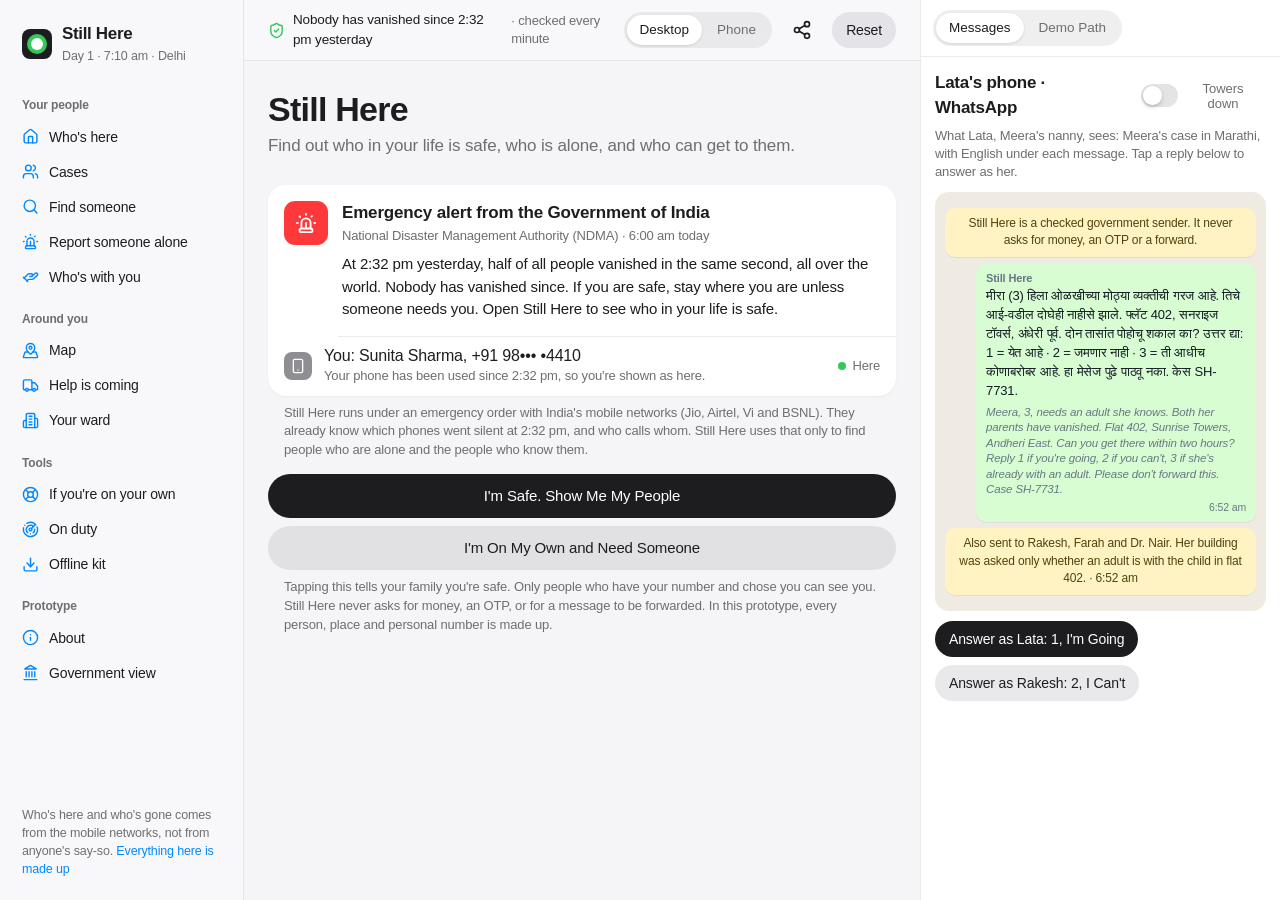
==== commit 819fb4dd: "Plain-language text for first-time readers; Find someone, Report someone alone, On your own; phone r" ====
--- a/index.html
+++ b/index.html
@@ -4,7 +4,7 @@
 <meta charset="utf-8">
 <meta name="viewport" content="width=device-width, initial-scale=1, viewport-fit=cover">
 <title>Still Here</title>
-<meta name="description" content="Still Here: who's still here, who's alone, who's closest. A prototype for the day after the Snap.">
+<meta name="description" content="Still Here: who's still here, who's alone, who's closest. A prototype for the morning after half of everyone vanished.">
 <meta name="theme-color" content="#F5F5F7" media="(prefers-color-scheme: light)">
 <meta name="theme-color" content="#08080A" media="(prefers-color-scheme: dark)">
 <link rel="manifest" href="manifest.webmanifest">
@@ -19,9 +19,9 @@
 <body>
 <div class="shell">
   <aside class="sidebar" aria-label="Navigation">
-    <div class="brand"><span class="mark"><i></i></span><div><b>Still Here</b><span>Day 1 · 07:10 · Delhi</span></div></div>
+    <div class="brand"><span class="mark"><i></i></span><div><b>Still Here</b><span>Day 1 · 7:10 am · Delhi</span></div></div>
     <nav class="nav" id="nav"></nav>
-    <div class="aside-foot">Statuses come from carriers and platforms, not from anyone's report. <span data-help="simulated" style="color:var(--accent)">Simulated data</span></div>
+    <div class="aside-foot">Who's here and who's gone comes from the mobile networks, not from anyone's say-so. <span data-help="simulated" style="color:var(--accent)">Everything here is made up</span></div>
   </aside>
 
   <main class="main">
@@ -39,7 +39,7 @@
     <div class="device" aria-label="Phone">
       <div class="island"></div>
       <div class="screen">
-        <div class="sbar"><span>07:10</span><span>4G</span></div>
+        <div class="sbar"><span>7:10</span><span>4G</span></div>
         <div id="pview" class="pcontent"></div>
         <nav class="tabbar glass" id="tabbar"></nav>
       </div>
@@ -50,8 +50,8 @@
   <aside class="inspector" aria-label="Messages">
     <div class="tabs"><div class="seg"><button class="on" data-tab="thread">Messages</button><button data-tab="demo">Demo Path</button></div><span style="flex:1"></span><button class="btn btn-compact btn-plain closer" data-action="msgs" aria-label="Close messages">Close</button></div>
     <div class="pane" id="pane-thread">
-      <div style="display:flex;align-items:center;justify-content:space-between;gap:8px;margin-bottom:6px"><div class="h3" id="thread-title">WhatsApp · Still Here</div><button class="switch" id="meshtoggle" aria-pressed="false"><i></i>Towers down</button></div>
-      <div class="fn" style="margin-bottom:10px" id="thread-sub">The same case, seen from Lata's phone. Replies here update the app.</div>
+      <div style="display:flex;align-items:center;justify-content:space-between;gap:8px;margin-bottom:6px"><div class="h3" id="thread-title">Lata's phone · WhatsApp</div><button class="switch" id="meshtoggle" aria-pressed="false"><i></i>Towers down</button></div>
+      <div class="fn" style="margin-bottom:10px" id="thread-sub">What Lata, Meera's nanny, sees: Meera's case in Marathi, with English under each message. Tap a reply below to answer as her.</div>
       <div id="thread" class="thread"></div>
       <div id="replies" class="reply-row"></div>
     </div>
--- a/css/app.css
+++ b/css/app.css
@@ -6,8 +6,8 @@
   --hair: rgb(0 0 0 / .08); --fill: rgb(120 120 128 / .12); --fill2: rgb(120 120 128 / .2); --thumb: #FFFFFF;
   --accent: var(--apple-blue); --red: var(--apple-red); --orange: var(--apple-orange); --green: var(--apple-green); --gray: var(--apple-gray);
   --group-shadow: 0 1px 2px rgb(0 0 0 / .05);
-  --s0: #df4b4b; --s1: #e0901f; --s2: #6cc9b3; --s3: #1b8a4d; --nodata: #c7c7cc;
-  --land: #e5e5ea; --edge: #ffffff; --outline: #3a3a3c; --sel: #1D1D1F; --bg-map: #FFFFFF;
+  --q0: #EEF8F1; --q1: #BFE6CB; --q2: #8ED2A4; --q3: #55B77B; --q4: #2C9757; --q5: #15703C; --nodata: #D8D8DC; --nodata-line: #C2C2C8; --flow: #0088FF; --st-reached: var(--apple-green); --st-going: var(--apple-orange); --st-nobody: var(--apple-red); --group-solid: #FFFFFF;
+  --land: #E5E5EA; --edge: rgb(0 0 0 / .2); --outline: #8E8E93; --sel: #1D1D1F; --bg-map: #FFFFFF;
   --wa-bg: #efeae2; --wa-in: #ffffff; --wa-out: #d9fdd3; --wa-sys: #fff3c4; --wa-ink: #111b21; --wa-ink2: #667781; --wa-sys-ink: #54410b; --mesh-bg: #0c1220; --mesh-in: #16213a; --mesh-out: #1f3b2d;
   --btn-prominent-bg: #1D1D1F; --btn-prominent-fg: #FFFFFF; --ease: cubic-bezier(.32, .72, 0, 1);
   color-scheme: light dark;
@@ -15,13 +15,13 @@
 @media (prefers-color-scheme: dark) { :root:not([data-theme="light"]) {
   --canvas: #08080A; --group: rgb(255 255 255 / .055); --elev: #1C1C1E; --label: #F5F5F7; --label2: rgb(235 235 245 / .62); --label3: rgb(235 235 245 / .36);
   --hair: rgb(255 255 255 / .08); --fill: rgb(120 120 128 / .24); --fill2: rgb(120 120 128 / .36); --thumb: #48484A; --group-shadow: none;
-  --s0: #df4b4b; --s1: #ee9f2e; --s2: #86d7c4; --s3: #1b8a4d; --nodata: #48484d; --land: #2c2c30; --edge: #111113; --outline: #a3a3a8; --sel: #F5F5F7; --bg-map: #141416;
+  --q0: #1C2B21; --q1: #1D4830; --q2: #236C44; --q3: #2E9459; --q4: #4BBA72; --q5: #89DEA3; --nodata: #3A3A3E; --nodata-line: #4A4A50; --flow: #0091FF; --group-solid: #1C1C1E; --land: #2c2c30; --edge: rgb(0 0 0 / .55); --outline: #636366; --sel: #F5F5F7; --bg-map: #141416;
   --wa-bg: #0b141a; --wa-in: #202c33; --wa-out: #005c4b; --wa-sys: #182229; --wa-ink: #e9edef; --wa-ink2: #8696a0; --wa-sys-ink: #ffd279; --btn-prominent-bg: #F5F5F7; --btn-prominent-fg: #1D1D1F;
 } }
 :root[data-theme="dark"] {
   --canvas: #08080A; --group: rgb(255 255 255 / .055); --elev: #1C1C1E; --label: #F5F5F7; --label2: rgb(235 235 245 / .62); --label3: rgb(235 235 245 / .36);
   --hair: rgb(255 255 255 / .08); --fill: rgb(120 120 128 / .24); --fill2: rgb(120 120 128 / .36); --thumb: #48484A; --group-shadow: none;
-  --s0: #df4b4b; --s1: #ee9f2e; --s2: #86d7c4; --s3: #1b8a4d; --nodata: #48484d; --land: #2c2c30; --edge: #111113; --outline: #a3a3a8; --sel: #F5F5F7; --bg-map: #141416;
+  --q0: #1C2B21; --q1: #1D4830; --q2: #236C44; --q3: #2E9459; --q4: #4BBA72; --q5: #89DEA3; --nodata: #3A3A3E; --nodata-line: #4A4A50; --flow: #0091FF; --group-solid: #1C1C1E; --land: #2c2c30; --edge: rgb(0 0 0 / .55); --outline: #636366; --sel: #F5F5F7; --bg-map: #141416;
   --wa-bg: #0b141a; --wa-in: #202c33; --wa-out: #005c4b; --wa-sys: #182229; --wa-ink: #e9edef; --wa-ink2: #8696a0; --wa-sys-ink: #ffd279; --btn-prominent-bg: #F5F5F7; --btn-prominent-fg: #1D1D1F;
 }
 * { box-sizing: border-box; }
@@ -64,6 +64,7 @@
 .topbar { position: sticky; top: 0; z-index: 5; display: flex; align-items: center; justify-content: space-between; gap: 12px; min-height: 52px; padding: 8px 24px; background: var(--glass-bg); -webkit-backdrop-filter: var(--glass-filter); backdrop-filter: var(--glass-filter); border-bottom: 1px solid var(--hair); }
 .topbar .status { display: flex; align-items: center; gap: 8px; font-size: 13.5px; font-weight: 500; min-width: 0; }
 .topbar .status .ic { color: var(--green); }
+.topbar .status .short { display: none; }
 .topbar .tools { display: flex; align-items: center; gap: 8px; flex: none; }
 .content { max-width: 46rem; margin: 0 auto; padding: 30px 24px 80px; container-type: inline-size; }
 .content.wide { max-width: 62rem; }
@@ -120,6 +121,7 @@
 
 /* stats */
 .stats { display: grid; grid-template-columns: repeat(auto-fit, minmax(150px, 1fr)); gap: 12px; }
+.stats.four { grid-template-columns: repeat(4, minmax(0, 1fr)); }
 .stat { background: var(--group); border-radius: 18px; box-shadow: var(--group-shadow); padding: 14px 16px; position: relative; }
 .stat .l { font-size: 13px; color: var(--label2); padding-right: 18px; line-height: 1.3; }
 .stat .v { font-size: 28px; font-weight: 600; letter-spacing: -.02em; line-height: 1.15; margin-top: 4px; }
@@ -230,7 +232,7 @@
 /* layout breakpoints (decided by available width, never device) */
 .msgbtn, .only-narrow { display: none !important; }
 @container (max-width: 560px) {
-  .stats { grid-template-columns: 1fr 1fr; } .stats > .stat:last-child:nth-child(odd) { grid-column: 1 / -1; }
+  .stats, .stats.four { grid-template-columns: 1fr 1fr; } .stats > .stat:last-child:nth-child(odd) { grid-column: 1 / -1; }
   .spark { display: none; } .stat .v { font-size: 24px; }
 }
 @media (max-width: 1279px) {
@@ -240,18 +242,80 @@
   .inspector .closer { display: inline-flex; }
   .msgbtn { display: inline-flex !important; } .btn-row.only-narrow { display: block !important; }
   .topbar .status .long { display: none; }
-}
+  .topbar .status span { white-space: nowrap; overflow: hidden; text-overflow: ellipsis; min-width: 0; }
+}
+@media (max-width: 959px) { .topbar .status .full { display: none; } .topbar .status .short { display: inline; } }
 @media (max-width: 759px) {
   .shell { grid-template-columns: minmax(0, 1fr); }
   .sidebar { display: none; }
   .topbar { padding: 8px 14px; } .content { padding: 20px 16px 96px; }
   #modeseg, .topbar .tools [data-action="reset"] { display: none; }
+  .topbar .status .full { display: none; } .topbar .status .short { display: inline; }
   .topbar .status span { white-space: nowrap; overflow: hidden; text-overflow: ellipsis; min-width: 0; }
   .mobilenav { display: flex; }
   .title { font-size: 30px; }
+  .mapbox { height: 52vh; min-height: 300px; max-height: 440px; }
 }
 @media (min-width: 760px) { .mobilenav { display: none !important; } }
+body.pre .mobilenav, body.pre .tabbar { display: none !important; }
 .mobilenav { position: fixed; left: 12px; right: 12px; bottom: 12px; z-index: 20; padding: 6px; border-radius: 28px; }
 .mobilenav a { flex: 1; display: flex; flex-direction: column; align-items: center; gap: 2px; font-size: 10.5px; font-weight: 600; color: var(--label2); padding: 6px 2px; border-radius: 20px; min-height: 46px; justify-content: center; }
 .mobilenav a.on { color: var(--accent); background: var(--fill); }
 @media (prefers-reduced-motion: reduce) { * { transition: none !important; animation: none !important; } }
+
+/* map controls and scale (map redesign, 24 Oct) */
+.mapbox { position: relative; touch-action: pan-y; }
+.mapbox.zoomed { cursor: grab; touch-action: none; }
+.mapbox.zoomed:active { cursor: grabbing; }
+.mapzoom { position: absolute; right: 10px; top: 10px; display: flex; flex-direction: column; border-radius: 12px; overflow: hidden; background: var(--glass-bg); -webkit-backdrop-filter: var(--glass-filter); backdrop-filter: var(--glass-filter); box-shadow: var(--glass-edge), var(--glass-shadow); z-index: 2; }
+.mapzoom button { width: 36px; height: 36px; border: 0; background: transparent; color: var(--label); display: grid; place-items: center; cursor: pointer; position: relative; }
+.mapzoom button + button::before { content: ""; position: absolute; top: 0; left: 8px; right: 8px; height: 1px; background: var(--hair); }
+.mapzoom button:hover { background: var(--fill); }
+.mapzoom button:disabled { color: var(--label3); cursor: default; background: transparent; }
+.legend .lt { color: var(--label); font-weight: 500; }
+.legend .ramp { display: inline-flex; border-radius: 4px; overflow: hidden; height: 10px; }
+.legend .ramp i { width: 28px; height: 10px; margin: 0; border-radius: 0; }
+.legend .ends { display: inline-flex; gap: 6px; font-variant-numeric: tabular-nums; }
+.legend .ends span:first-child::after { content: "to"; margin-left: 6px; color: var(--label3); }
+.legend .nd i { background: repeating-linear-gradient(45deg, var(--nodata) 0 3px, var(--nodata-line) 3px 5px); }
+.projband { fill: var(--fill); opacity: .35; }
+.trendline { font-size: 15px; color: var(--label); margin: 0 0 10px; line-height: 1.45; }
+.trendline b { font-weight: 600; }
+.mapsearch { position: relative; margin: 0 0 12px; }
+.mapsearch .field { display: flex; align-items: center; gap: 8px; height: 40px; padding: 0 12px; border-radius: 12px; background: var(--fill); color: var(--label2); }
+.mapsearch input { flex: 1; min-width: 0; border: 0; background: transparent; font: inherit; font-size: 16px; color: var(--label); outline: none; }
+.mapsearch input::placeholder { color: var(--label3); }
+.mapsearch input::-webkit-search-cancel-button { -webkit-appearance: none; display: none; }
+.mapsearch .clear[hidden] { display: none; }
+.mapsearch .clear { border: 0; background: transparent; color: var(--label3); padding: 0; display: grid; place-items: center; cursor: pointer; }
+.mapsearch .results { position: absolute; left: 0; right: 0; top: 46px; z-index: 12; background: var(--elev); border-radius: 14px; box-shadow: 0 0 0 1px var(--hair), 0 18px 40px rgb(0 0 0 / .18); max-height: 360px; overflow-y: auto; display: none; }
+.mapsearch.open .results { display: block; }
+.mapsearch .results .r { cursor: pointer; min-height: 48px; }
+.mapsearch .results .r.on, .mapsearch .results .r:hover { background: var(--fill); }
+.mapsearch .results .hd { padding: 10px 16px 4px; font-size: 13px; color: var(--label2); }
+.crumbs { display: flex; align-items: center; gap: 6px; flex-wrap: wrap; font-size: 14px; color: var(--label2); margin: 0 0 10px; }
+.crumbs button { border: 0; background: transparent; color: var(--accent); font: inherit; font-size: 14px; padding: 0; cursor: pointer; }
+.crumbs b { color: var(--label); font-weight: 600; }
+.flowlist .n { width: 22px; height: 22px; border-radius: 50%; background: var(--flow); color: #fff; font-size: 12px; font-weight: 700; display: grid; place-items: center; flex: none; }
+.btn-pair { display: flex; gap: 10px; flex-wrap: wrap; }
+.btn-pair .btn { flex: 1 1 220px; }
+.msg .gloss { display: block; font-size: 11.5px; color: var(--wa-ink2); font-style: italic; margin-top: 4px; line-height: 1.35; }
+@container (max-width: 560px) { .r .st { white-space: normal; max-width: 38%; text-align: right; line-height: 1.25; } .r .tt b { overflow-wrap: anywhere; } }
+/* Narrow screens: a row's status and button move under its text, so the text keeps the width (24 Oct, phone audit) */
+@container (max-width: 560px) {
+  .r:has(> .st) { flex-wrap: wrap; row-gap: 6px; }
+  .r:has(> .st) > .tt { flex: 1 1 calc(100% - 100px); }
+  .r:has(> .st) > .chev { order: 5; }
+  .r:has(> .st) > .st { order: 10; max-width: none; text-align: left; white-space: normal; }
+  .r:has(> .avatar) > .st { margin-left: 48px; }
+  .r:has(> .tile) > .st { margin-left: 40px; }
+  .r:has(> .st) > .btn { order: 11; margin-left: auto; }
+  .r:has(> .st) > .val { order: 6; }
+}
+@container (max-width: 560px) {
+  .r:has(> .val.sz) { flex-wrap: wrap; row-gap: 2px; }
+  .r:has(> .val.sz) > .tt { flex: 1 1 calc(100% - 80px); }
+  .r:has(> .val.sz) > .chev { order: 5; }
+  .r > .val.sz { order: 10; margin-left: 40px; font-size: 13px; }
+}
+.secthead .fn { white-space: nowrap; }
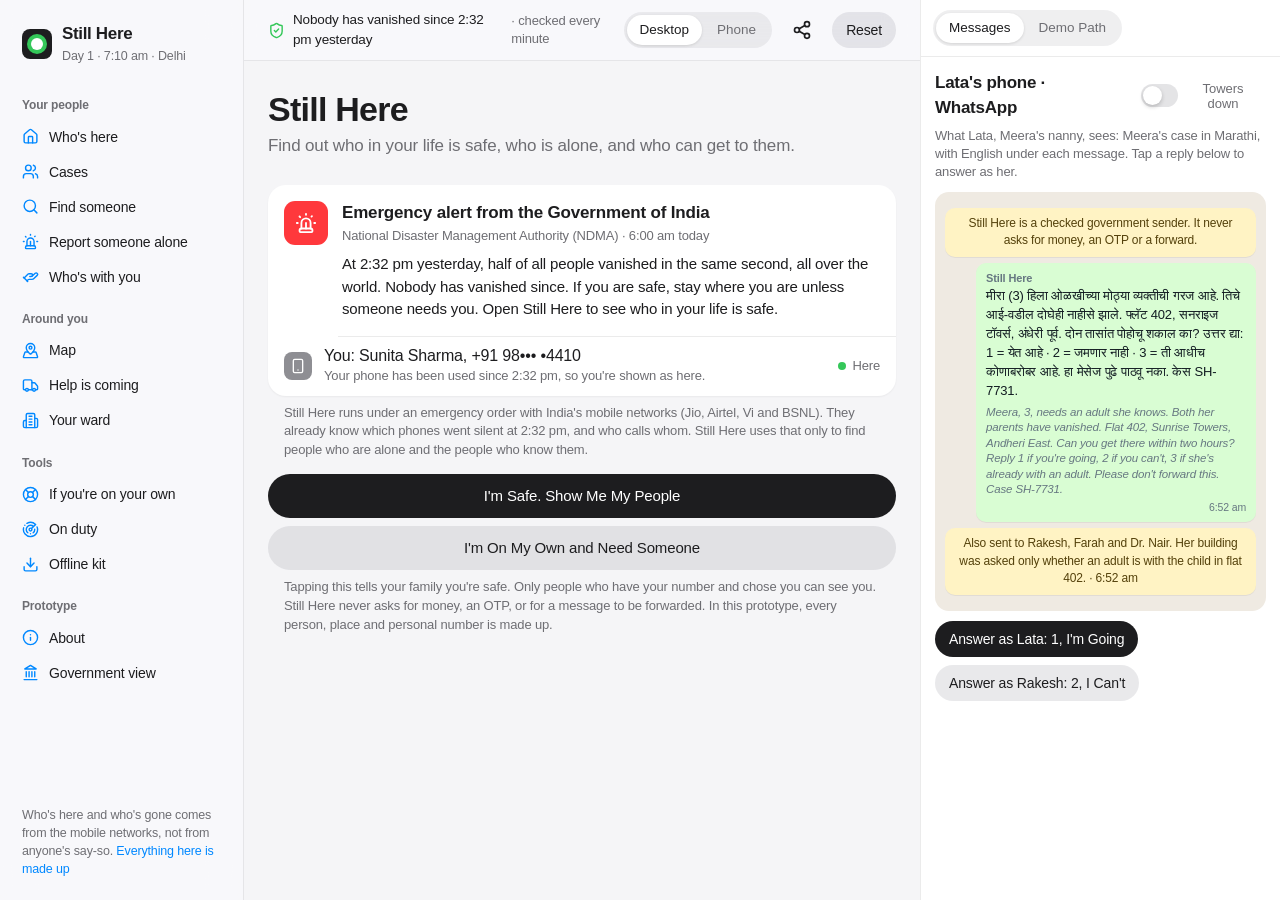
==== commit ae4d83e4: "Homes and sites tab (empty homes, essentials rules, money of the vanished, critical sites, damage), " ====
--- a/index.html
+++ b/index.html
@@ -3,6 +3,7 @@
 <head>
 <meta charset="utf-8">
 <meta name="viewport" content="width=device-width, initial-scale=1, viewport-fit=cover">
+<meta http-equiv="Content-Security-Policy" content="default-src 'self' file:; script-src 'self' file:; style-src 'self' 'unsafe-inline' file:; img-src 'self' data: file:; connect-src 'self'; object-src 'none'; base-uri 'self'; form-action 'none'">
 <title>Still Here</title>
 <meta name="description" content="Still Here: who's still here, who's alone, who's closest. A prototype for the morning after half of everyone vanished.">
 <meta name="theme-color" content="#F5F5F7" media="(prefers-color-scheme: light)">
@@ -68,10 +69,6 @@
 <script src="js/model.js"></script>
 <script src="js/map.js"></script>
 <script src="js/app.js"></script>
-<script>
-  if ("serviceWorker" in navigator && (location.protocol === "https:" || location.hostname === "localhost" || location.hostname === "127.0.0.1")) {
-    navigator.serviceWorker.register("sw.js").catch(function () {});
-  }
-</script>
+<script src="js/sw-register.js"></script>
 </body>
 </html>
--- a/css/app.css
+++ b/css/app.css
@@ -74,8 +74,11 @@
 .inspector .closer { display: none; }
 
 /* phone mode */
-body.phone .main { display: flex; align-items: flex-start; justify-content: center; padding: 28px 16px; }
-body.phone .topbar, body.phone .content-desktop { display: none; }
+/* The top bar stays in phone mode so Desktop is always one click away; the frame is scaled to fit the window (fitDevice in app.js) */
+body.phone .main { display: flex; flex-direction: column; align-items: center; padding: 0 0 20px; }
+body.phone .topbar { align-self: stretch; }
+body.phone .content-desktop { display: none; }
+body.phone .device { margin-top: 18px; transform-origin: top center; }
 .device { display: none; }
 body.phone .device { display: block; width: 393px; height: 852px; flex: none; background: #0b0b0f; border-radius: 54px; padding: 12px; box-shadow: 0 30px 60px -30px rgb(0 0 0 / .45), inset 0 0 0 2px #2a2a30; position: relative; }
 .device .island { position: absolute; top: 24px; left: 50%; transform: translateX(-50%); width: 120px; height: 34px; background: #0b0b0f; border-radius: 20px; z-index: 4; }
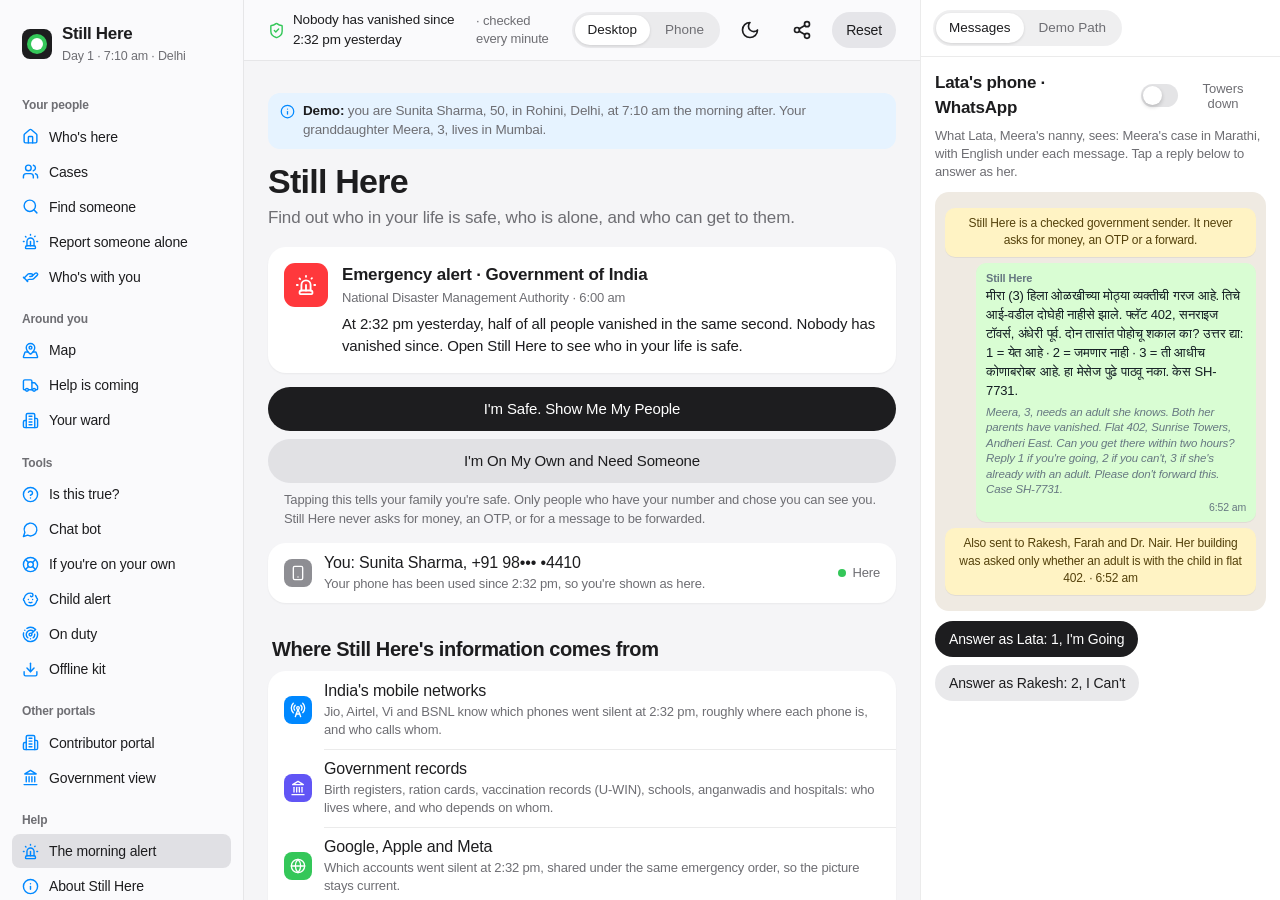
==== commit 7c43a54b: "Light/dark switch in all three portals; sidebar section renamed (Other portals, Help) Co-Authored-By" ====
--- a/index.html
+++ b/index.html
@@ -9,6 +9,7 @@
 <meta name="theme-color" content="#F5F5F7" media="(prefers-color-scheme: light)">
 <meta name="theme-color" content="#08080A" media="(prefers-color-scheme: dark)">
 <link rel="manifest" href="manifest.webmanifest">
+<script src="js/theme.js"></script>
 <link rel="icon" href="icons/favicon-32.png" type="image/png" sizes="32x32">
 <link rel="apple-touch-icon" href="icons/apple-touch-icon.png">
 <link rel="stylesheet" href="css/apple/apple-system-colors.css">
@@ -31,6 +32,7 @@
       <div class="tools">
         <div class="seg" id="modeseg" role="group" aria-label="View as"><button class="on" data-mode="desktop">Desktop</button><button data-mode="phone">Phone</button></div>
         <button class="btn btn-compact btn-plain msgbtn" data-action="msgs">Messages<span class="badge" style="display:none"></span></button>
+        <button class="btn btn-compact btn-icon btn-plain" data-theme-toggle aria-label="Light or dark" title="Light or dark"></button>
         <button class="btn btn-compact btn-icon btn-plain" data-action="share" aria-label="Share Still Here" title="Share">__SHARE__</button>
         <button class="btn btn-compact" data-action="reset">Reset</button>
       </div>
--- a/css/app.css
+++ b/css/app.css
@@ -322,3 +322,50 @@
   .r > .val.sz { order: 10; margin-left: 40px; font-size: 13px; }
 }
 .secthead .fn { white-space: nowrap; }
+/* 24 Oct night: Is this true?, the WhatsApp bot, the child alert */
+.chips { display: flex; flex-wrap: wrap; gap: 8px; margin: 0 0 12px; }
+.botthread { min-height: 0; max-height: none; }
+.botline { white-space: pre-line; display: block; }
+.kidalert { margin-top: 20px; border-radius: 28px; padding: 22px 20px 20px; background: linear-gradient(180deg, #2B2F3A, #15171C); color: #fff; text-align: center; box-shadow: 0 20px 40px -20px rgb(0 0 0 / .5); }
+.ka-top { display: flex; align-items: center; justify-content: center; gap: 8px; font-size: 13px; font-weight: 600; color: #FF6B6B; }
+.ka-q { font-size: 30px; font-weight: 700; line-height: 1.2; margin: 18px 0 6px; letter-spacing: -.02em; }
+.ka-hi { font-size: 18px; opacity: .85; margin: 0 0 18px; }
+.ka-s { font-size: 17px; opacity: .9; margin: 8px 0; }
+.ka-code { font-size: 40px; font-weight: 800; letter-spacing: .06em; margin: 10px 0; }
+.ka-btns { display: grid; grid-template-columns: 1fr 1fr; gap: 12px; margin: 8px 0 16px; }
+.ka-b { border: 0; border-radius: 22px; padding: 18px 10px; font: 600 16px/1.3 inherit; color: #fff; cursor: pointer; }
+.ka-b span { display: block; font-size: 54px; line-height: 1.1; margin-bottom: 6px; }
+.ka-b.ok { background: #1E8E3E; } .ka-b.no { background: #D93025; }
+.kidalert .btn { background: rgb(255 255 255 / .14); color: #fff; }
+/* Safari stability (24 Oct, Rahul's crash): no live blur on anything that sits over or follows across a map.
+   Re-blurring hundreds of map shapes on every mouse move can crash a Safari tab; solid surfaces look the same. */
+.tip, .overlay, .mapzoom { -webkit-backdrop-filter: none !important; backdrop-filter: none !important; background: var(--elev) !important; box-shadow: 0 6px 24px rgb(0 0 0 / .18), 0 0 0 1px var(--hair, rgb(0 0 0 / .08)); }
+[data-map] { contain: content; }
+/* Rahul's review, 24 Oct night */
+.persona { display: flex; gap: 12px; align-items: flex-start; margin-top: 22px; padding: 14px 16px; border-radius: 16px; background: color-mix(in srgb, var(--apple-blue) 10%, var(--group)); }
+.persona .avatar { flex: none; } .persona b { display: block; font-size: 16px; } .persona span:not(.avatar) { display: block; color: var(--label2); font-size: 14.5px; line-height: 1.45; margin-top: 2px; }
+.askby { display: flex; align-items: center; gap: 10px; margin: 0 0 10px; flex-wrap: wrap; }
+.ka-b.kid { background: color-mix(in srgb, var(--apple-orange) 18%, var(--group)); }
+/* Toasts at the top, where they're seen */
+.fb-toast { inset-block-end: auto !important; inset-block-start: 1rem !important; z-index: 60 !important; }
+/* Map colours follow the situation: few children safe reads red, most safe reads green */
+:root { --q0: #D93B30; --q1: #EE6A3E; --q2: #F59E42; --q3: #F2C94C; --q4: #8CCB7E; --q5: #2E9E5B; }
+@media (prefers-color-scheme: dark) { :root:not([data-theme="light"]) { --q0: #B83229; --q1: #CF5A33; --q2: #D98A3A; --q3: #CFAE45; --q4: #6FAE66; --q5: #36A862; } }
+:root[data-theme="dark"] { --q0: #B83229; --q1: #CF5A33; --q2: #D98A3A; --q3: #CFAE45; --q4: #6FAE66; --q5: #36A862; }
+.stamp { display: flex; align-items: center; gap: 6px; font-size: 13px; color: var(--label2); margin: 8px 2px 0; }
+.fb-toast { background: var(--elev) !important; -webkit-backdrop-filter: none !important; backdrop-filter: none !important; box-shadow: 0 8px 28px rgb(0 0 0 / .28), 0 0 0 1px var(--hair) !important; }
+
+/* No live blur (Safari crash, 24–25 Oct): glass surfaces become solid */
+*, *::before, *::after { -webkit-backdrop-filter: none !important; backdrop-filter: none !important; }
+:root { --glass-bg: #FAFAFC !important; --glass-clear-bg: #FAFAFC !important; }
+@media (prefers-color-scheme: dark) { :root:not([data-theme="light"]) { --glass-bg: #161617 !important; --glass-clear-bg: #161617 !important; } }
+:root[data-theme="dark"] { --glass-bg: #161617 !important; --glass-clear-bg: #161617 !important; }
+
+/* Phone mode, 25 Oct: the tab bar is docked to the bottom of the screen like iOS, always shown, and nothing scrolls below it */
+.device .screen { position: relative; }
+.device .pcontent { padding-bottom: 20px; }
+.device .tabbar { position: static; flex: none; left: auto; right: auto; bottom: auto; border-radius: 0; padding: 6px 10px 22px; background: var(--group-solid, #fff) !important; border-top: 1px solid var(--hair); }
+.device .tabbar a { border-radius: 14px; }
+
+.demo-strip { display: flex; gap: 8px; align-items: flex-start; margin: 2px 0 14px; padding: 9px 12px; border-radius: 12px; background: color-mix(in srgb, var(--apple-blue) 10%, var(--group)); color: var(--label2); font-size: 13.5px; line-height: 1.4; }
+.demo-strip .ic { color: var(--apple-blue); margin-top: 2px; } .demo-strip b { color: var(--label); }
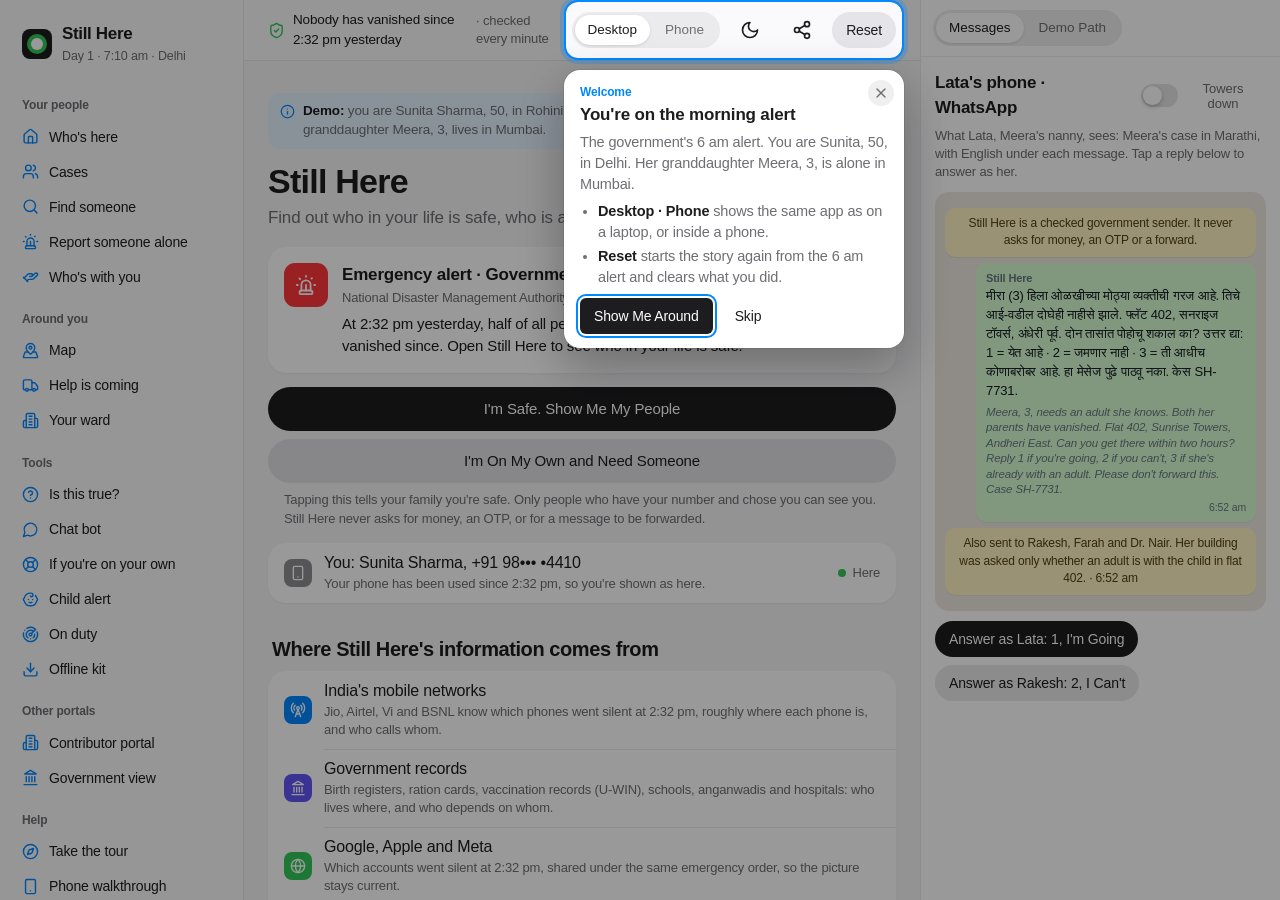
==== commit 5e98bc32: "Guided tour (first card, short tours, phone sheet; remembered in the browser), Live links open the p" ====
--- a/index.html
+++ b/index.html
@@ -9,6 +9,10 @@
 <meta name="theme-color" content="#F5F5F7" media="(prefers-color-scheme: light)">
 <meta name="theme-color" content="#08080A" media="(prefers-color-scheme: dark)">
 <link rel="manifest" href="manifest.webmanifest">
+<meta name="mobile-web-app-capable" content="yes">
+<meta name="apple-mobile-web-app-capable" content="yes">
+<meta name="apple-mobile-web-app-status-bar-style" content="default">
+<meta name="apple-mobile-web-app-title" content="Still Here">
 <script src="js/theme.js"></script>
 <link rel="icon" href="icons/favicon-32.png" type="image/png" sizes="32x32">
 <link rel="apple-touch-icon" href="icons/apple-touch-icon.png">
@@ -17,6 +21,7 @@
 <link rel="stylesheet" href="css/apple/apple-buttons.css">
 <link rel="stylesheet" href="css/apple/apple-feedback.css">
 <link rel="stylesheet" href="css/app.css">
+<link rel="stylesheet" href="css/tour.css">
 </head>
 <body>
 <div class="shell">
@@ -34,7 +39,7 @@
         <button class="btn btn-compact btn-plain msgbtn" data-action="msgs">Messages<span class="badge" style="display:none"></span></button>
         <button class="btn btn-compact btn-icon btn-plain" data-theme-toggle aria-label="Light or dark" title="Light or dark"></button>
         <button class="btn btn-compact btn-icon btn-plain" data-action="share" aria-label="Share Still Here" title="Share">__SHARE__</button>
-        <button class="btn btn-compact" data-action="reset">Reset</button>
+        <button class="btn btn-compact resetbtn" data-action="reset" title="Start the story again from the 6 am alert" aria-label="Reset: start the story again"><svg class="rs-ic" width="17" height="17" viewBox="0 0 24 24" fill="none" stroke="currentColor" stroke-width="2" stroke-linecap="round" stroke-linejoin="round" aria-hidden="true"><path d="M3 12a9 9 0 1 0 3-6.7L3 8"/><path d="M3 3v5h5"/></svg><span class="rs-t">Reset</span></button>
       </div>
     </div>
     <div class="content content-desktop" id="view"></div>
@@ -70,7 +75,9 @@
 <script src="js/data.js"></script>
 <script src="js/model.js"></script>
 <script src="js/map.js"></script>
+<script src="js/read-aloud.js"></script>
 <script src="js/app.js"></script>
+<script src="js/tour.js"></script>
 <script src="js/sw-register.js"></script>
 </body>
 </html>
--- a/css/app.css
+++ b/css/app.css
@@ -248,18 +248,18 @@
   .topbar .status span { white-space: nowrap; overflow: hidden; text-overflow: ellipsis; min-width: 0; }
 }
 @media (max-width: 959px) { .topbar .status .full { display: none; } .topbar .status .short { display: inline; } }
-@media (max-width: 759px) {
+@media (max-width: 759px), (pointer: coarse) and (max-height: 500px) {
   .shell { grid-template-columns: minmax(0, 1fr); }
   .sidebar { display: none; }
   .topbar { padding: 8px 14px; } .content { padding: 20px 16px 96px; }
-  #modeseg, .topbar .tools [data-action="reset"] { display: none; }
+  #modeseg { display: none; }
   .topbar .status .full { display: none; } .topbar .status .short { display: inline; }
   .topbar .status span { white-space: nowrap; overflow: hidden; text-overflow: ellipsis; min-width: 0; }
   .mobilenav { display: flex; }
   .title { font-size: 30px; }
   .mapbox { height: 52vh; min-height: 300px; max-height: 440px; }
 }
-@media (min-width: 760px) { .mobilenav { display: none !important; } }
+@media (min-width: 760px) and (pointer: fine), (min-width: 760px) and (min-height: 501px) { .mobilenav { display: none !important; } }
 body.pre .mobilenav, body.pre .tabbar { display: none !important; }
 .mobilenav { position: fixed; left: 12px; right: 12px; bottom: 12px; z-index: 20; padding: 6px; border-radius: 28px; }
 .mobilenav a { flex: 1; display: flex; flex-direction: column; align-items: center; gap: 2px; font-size: 10.5px; font-weight: 600; color: var(--label2); padding: 6px 2px; border-radius: 20px; min-height: 46px; justify-content: center; }
@@ -337,6 +337,11 @@
 .ka-b span { display: block; font-size: 54px; line-height: 1.1; margin-bottom: 6px; }
 .ka-b.ok { background: #1E8E3E; } .ka-b.no { background: #D93025; }
 .kidalert .btn { background: rgb(255 255 255 / .14); color: #fff; }
+.ka-open { display: flex; align-items: center; gap: 14px; max-width: 440px; margin: 16px auto 12px; padding: 14px 16px; border-radius: 20px; background: #fff; color: #111; text-decoration: none; text-align: left; box-shadow: 0 12px 26px -14px rgb(0 0 0 / .7); }
+.ka-open img { width: 56px; height: 56px; border-radius: 14px; flex: none; }
+.ka-open span { flex: 1; } .ka-open b { display: block; font-size: 19px; letter-spacing: -.01em; } .ka-open small { display: block; font-size: 14px; color: #555; margin-top: 2px; }
+.ka-open svg { color: #999; flex: none; }
+.ka-small { font-size: 15px; opacity: .75; }
 /* Safari stability (24 Oct, Rahul's crash): no live blur on anything that sits over or follows across a map.
    Re-blurring hundreds of map shapes on every mouse move can crash a Safari tab; solid surfaces look the same. */
 .tip, .overlay, .mapzoom { -webkit-backdrop-filter: none !important; backdrop-filter: none !important; background: var(--elev) !important; box-shadow: 0 6px 24px rgb(0 0 0 / .18), 0 0 0 1px var(--hair, rgb(0 0 0 / .08)); }
@@ -369,3 +374,42 @@
 
 .demo-strip { display: flex; gap: 8px; align-items: flex-start; margin: 2px 0 14px; padding: 9px 12px; border-radius: 12px; background: color-mix(in srgb, var(--apple-blue) 10%, var(--group)); color: var(--label2); font-size: 13.5px; line-height: 1.4; }
 .demo-strip .ic { color: var(--apple-blue); margin-top: 2px; } .demo-strip b { color: var(--label); }
+
+/* The child alert as a government emergency alert (25 Oct): no emojis, a read-aloud button on every step */
+.galert { margin-top: 20px; border-radius: 22px; padding: 18px 18px 20px; background: var(--group); box-shadow: 0 1px 2px rgb(0 0 0 / .06), 0 8px 28px rgb(0 0 0 / .08); border: 1px solid var(--hair); text-align: center; }
+.ga-head { display: flex; align-items: center; gap: 10px; text-align: left; padding-bottom: 12px; border-bottom: 1px solid var(--hair); }
+.ga-head > .ic { color: #D93025; flex: none; } .ga-head > div { flex: 1; min-width: 0; }
+.ga-head b { display: block; font-size: 16px; letter-spacing: -.01em; } .ga-head span { display: block; font-size: 13px; color: var(--label2); }
+.ga-say { flex: none; display: inline-flex; align-items: center; gap: 6px; border: 0; border-radius: 999px; padding: 7px 12px; font-family: inherit; font-weight: 600; font-size: 13px; line-height: 1; background: color-mix(in srgb, var(--apple-blue) 14%, transparent); color: var(--apple-blue); cursor: pointer; }
+.ga-q { font-size: 26px; font-weight: 700; line-height: 1.2; margin: 18px 0 4px; letter-spacing: -.02em; }
+.ga-hi { font-size: 17px; color: var(--label2); margin: 0 0 16px; }
+.ga-s { font-size: 16px; color: var(--label); margin: 8px auto; max-width: 30em; } .ga-small { font-size: 14px; color: var(--label2); }
+.ga-btns { display: grid; grid-template-columns: 1fr 1fr; gap: 12px; margin: 8px 0 4px; }
+.ga-b { display: flex; flex-direction: column; align-items: center; gap: 8px; border: 0; border-radius: 16px; padding: 18px 10px; font-family: inherit; font-weight: 600; font-size: 17px; line-height: 1.25; cursor: pointer; }
+.ga-b.adult { background: #0B2E6B; color: #fff; } .ga-b.child { background: #FFE11B; color: #0B2E6B; }
+.ga-b.ok { background: #1E8E3E; color: #fff; } .ga-b.no { background: #D93025; color: #fff; }
+.ga-code { display: inline-block; font-size: 34px; font-weight: 800; letter-spacing: .12em; margin: 10px 0; padding: 8px 22px; border-radius: 12px; background: #FFE11B; color: #0B2E6B; }
+.galert .btn { margin-top: 6px; }
+
+/* Real phones, 25 Oct evening: the page itself scrolls (not an inner box), so Safari's address bar shrinks as on any site,
+   and nothing hides under the top bar, the tab bar or the home indicator. Reset is an icon here. */
+.resetbtn .rs-ic { display: none; }
+.shell, .sidebar, .main, .inspector { height: 100vh; height: 100dvh; }
+@media (max-width: 759px), (pointer: coarse) and (max-height: 500px) {
+  html, body { height: auto; }
+  body { min-height: 100svh; }
+  html { scroll-padding-top: 64px; scroll-padding-bottom: calc(96px + env(safe-area-inset-bottom)); }
+  .shell { display: block; height: auto; min-height: 100vh; }
+  .main { height: auto; min-height: 100vh; min-height: 100dvh; overflow: visible; }
+  .topbar { position: sticky; top: 0; z-index: 15; background: var(--canvas); padding-top: calc(8px + env(safe-area-inset-top)); padding-left: calc(14px + env(safe-area-inset-left)); padding-right: calc(14px + env(safe-area-inset-right)); }
+  .topbar .tools { gap: 4px; }
+  .content { padding-bottom: calc(112px + env(safe-area-inset-bottom)); }
+  .mobilenav { bottom: calc(10px + env(safe-area-inset-bottom)); left: calc(12px + env(safe-area-inset-left)); right: calc(12px + env(safe-area-inset-right)); }
+  .inspector { height: auto; top: 0; bottom: 0; padding-bottom: env(safe-area-inset-bottom); }
+  .mapbox { height: 52vh; height: 52svh; }
+  .inspector .pane, .thread, .mapsearch .results { overscroll-behavior: contain; }
+  body.kb-open .mobilenav { display: none; }
+  .resetbtn { min-width: 34px; padding: 0 8px; } .resetbtn .rs-ic { display: block; } .resetbtn .rs-t { display: none; }
+}
+body.phone .topbar { min-height: 61px; }
+@media (max-width: 400px) { .topbar .tools [data-action="share"] { display: none; } }
--- a/css/tour.css
+++ b/css/tour.css
@@ -0,0 +1,44 @@
+/* The guided tour (js/tour.js): the page dimmed a little, the control lit up, a small card beside it.
+   On phones the card is a sheet at the bottom (or the top, when the control is low). */
+.tour-dim { position: fixed; inset: 0; z-index: 1000; pointer-events: none; display: none; }
+.tour-dim.on { display: block; }
+.tour-dim svg { display: block; }
+.tour-dim path { fill: rgb(0 0 0 / .40); pointer-events: auto; }
+.tour-ring { position: fixed; z-index: 1001; pointer-events: none; display: none; border-radius: 12px; box-shadow: 0 0 0 2px var(--apple-blue), 0 0 0 6px color-mix(in srgb, var(--apple-blue) 28%, transparent); transition: left .2s ease, top .2s ease, width .2s ease, height .2s ease; }
+.tour-ring.on { display: block; }
+.tour-card { position: fixed; z-index: 1002; display: none; width: 340px; max-width: calc(100vw - 24px); max-height: calc(100vh - 24px); max-height: calc(100dvh - 24px); overflow: auto; padding: 14px 16px 14px; border-radius: 16px; background: var(--elev); color: var(--label); box-shadow: 0 18px 50px rgb(0 0 0 / .30), 0 0 0 1px var(--hair); font-size: 14.5px; line-height: 1.45; }
+.tour-card.on { display: block; }
+.tour-card.nudge { animation: tour-nudge .35s ease; }
+@keyframes tour-nudge { 30% { transform: translateX(-5px); } 70% { transform: translateX(5px); } }
+.tour-card h3 { margin: 2px 26px 4px 0; font-size: 17px; letter-spacing: -.01em; }
+.tour-card p { margin: 0 0 6px; color: var(--label2); }
+.tour-meta { display: flex; align-items: center; gap: 10px; font-size: 12px; font-weight: 600; color: var(--apple-blue); text-transform: none; }
+.tour-skip { margin-left: auto; margin-right: 26px; border: 0; background: none; padding: 0; font: inherit; color: var(--label2); cursor: pointer; }
+.tour-x { position: absolute; top: 10px; right: 10px; width: 26px; height: 26px; display: inline-flex; align-items: center; justify-content: center; border: 0; border-radius: 50%; background: var(--fill); color: var(--label2); cursor: pointer; }
+.tour-keys { margin: 6px 0 8px; padding: 0 0 0 18px; color: var(--label2); }
+.tour-keys li { margin: 3px 0; } .tour-keys b { color: var(--label); font-weight: 600; white-space: nowrap; } .tour-keys b svg { vertical-align: -2px; }
+.tour-btns { display: flex; flex-wrap: wrap; align-items: center; gap: 8px; margin-top: 10px; }
+.tour-card.sheet { width: auto; max-width: none; border-radius: 20px; padding: 14px 16px 16px; }
+/* The small chip a returning visitor sees on a screen they haven't toured yet */
+.tour-chip { position: fixed; z-index: 900; left: 50%; top: 64px; transform: translateX(-50%); width: max-content; display: flex; align-items: center; gap: 6px; padding: 6px 6px 6px 14px; border-radius: 999px; background: var(--elev); box-shadow: 0 8px 28px rgb(0 0 0 / .22), 0 0 0 1px var(--hair); font-size: 13.5px; font-weight: 500; max-width: calc(100vw - 24px); animation: tour-in .25s ease; }
+.tour-chip .tour-x { position: static; width: 24px; height: 24px; flex: none; }
+.tour-chip .btn { white-space: nowrap; }
+body.phone .tour-chip { top: 70px; }
+@keyframes tour-in { from { opacity: 0; transform: translate(-50%, -6px); } }
+/* Welcome back: a small card in the corner, nothing dimmed */
+.tour-wb { position: fixed; z-index: 900; right: 16px; bottom: 16px; width: 330px; max-width: calc(100vw - 24px); padding: 14px 16px; border-radius: 16px; background: var(--elev); box-shadow: 0 18px 50px rgb(0 0 0 / .28), 0 0 0 1px var(--hair); font-size: 14.5px; line-height: 1.45; animation: tour-up .25s ease; }
+.tour-wb h3 { margin: 0 26px 4px 0; font-size: 17px; } .tour-wb p { margin: 0; color: var(--label2); }
+@keyframes tour-up { from { opacity: 0; transform: translateY(8px); } }
+@media (max-width: 759px) {
+  .tour-chip { top: calc(60px + env(safe-area-inset-top)); }
+  .tour-wb { left: 12px; right: 12px; width: auto; bottom: calc(84px + env(safe-area-inset-bottom)); }
+}
+@media (prefers-reduced-motion: reduce) { .tour-ring { transition: none; } .tour-card.nudge, .tour-chip, .tour-wb { animation: none; } }
+
+.tour-sp { flex: 1; }
+.tour-sr { position: fixed; top: 0; left: 0; width: 1px; height: 1px; overflow: hidden; clip: rect(0 0 0 0); white-space: nowrap; }
+/* Bigger targets for Skip and close (the drawn button stays small), notes above the tour, welcome back clear of Messages */
+.tour-card .tour-x::after, .tour-wb .tour-x::after { content: ""; position: absolute; inset: -9px; }
+.tour-skip { padding: 12px 8px; margin-block: -12px; }
+body.touring .fb-toast { z-index: 1003 !important; }
+.tour-wb.left { right: auto; left: 260px; }
